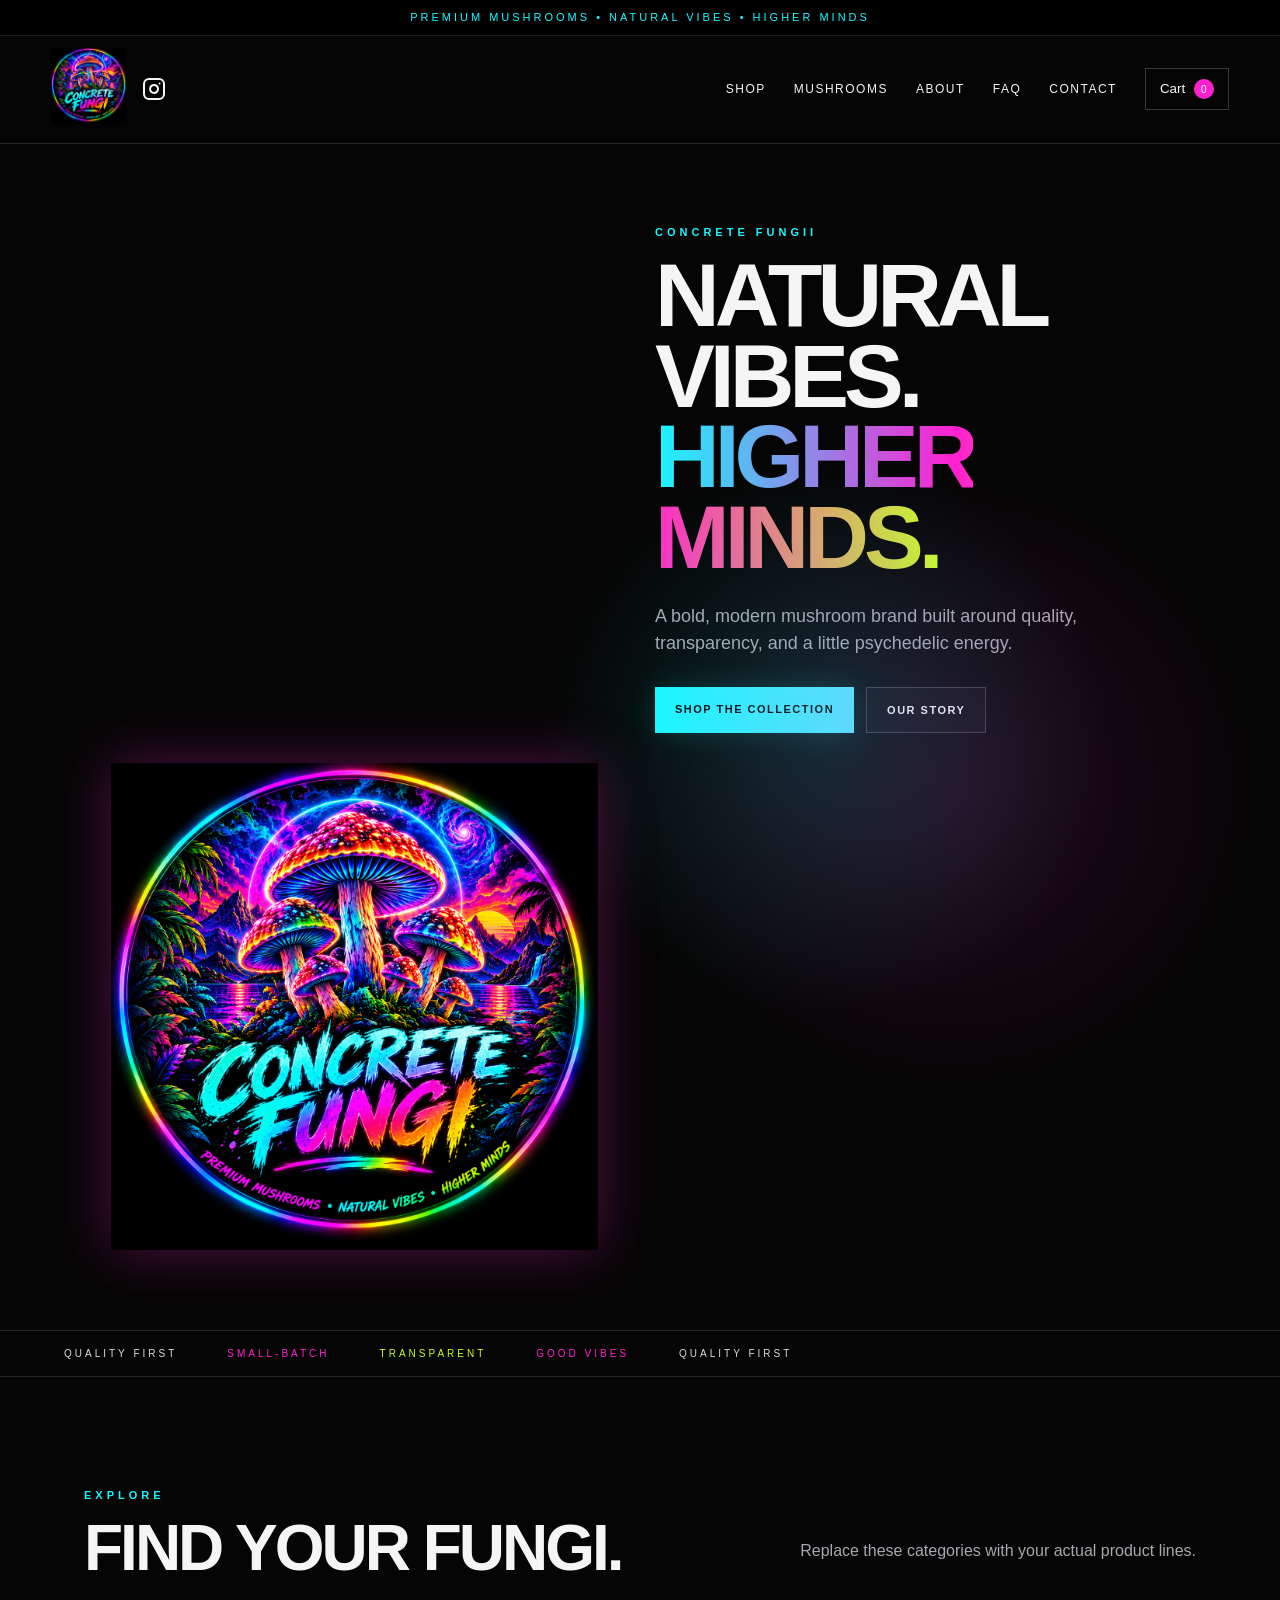
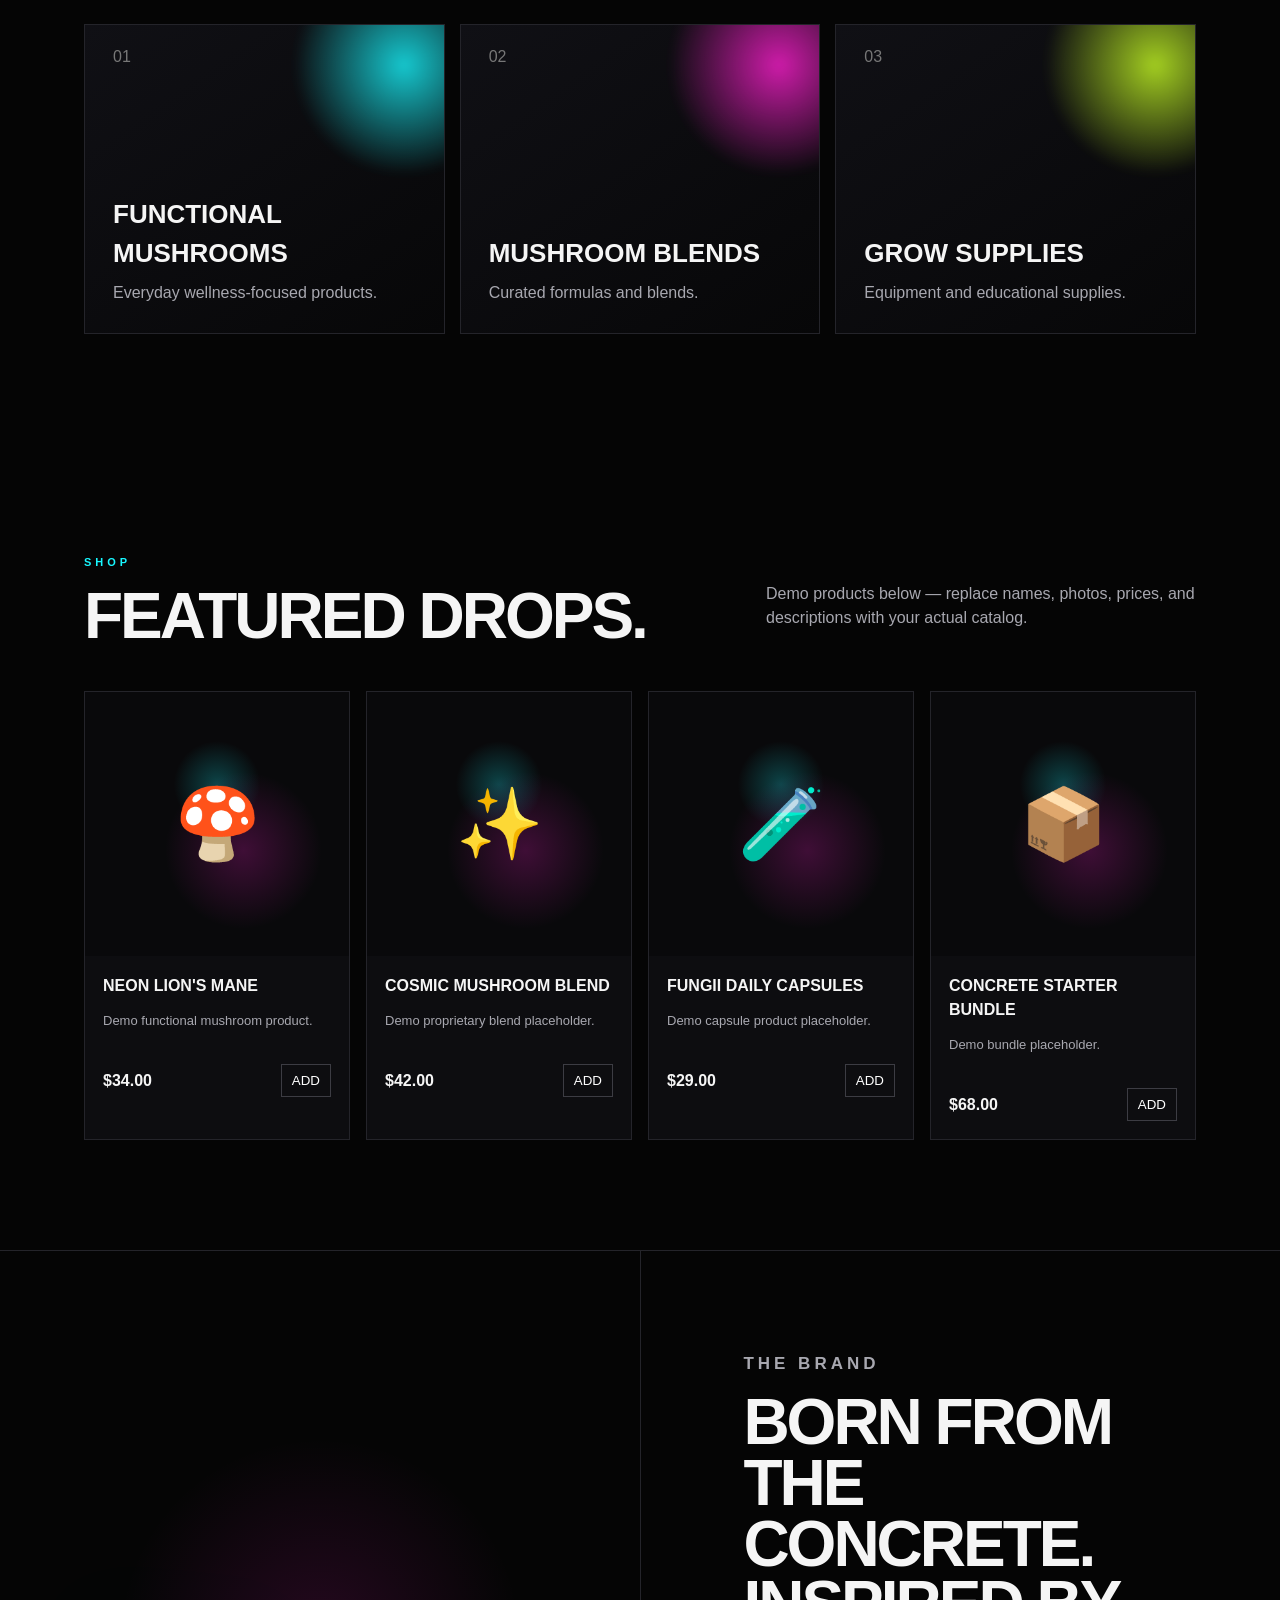
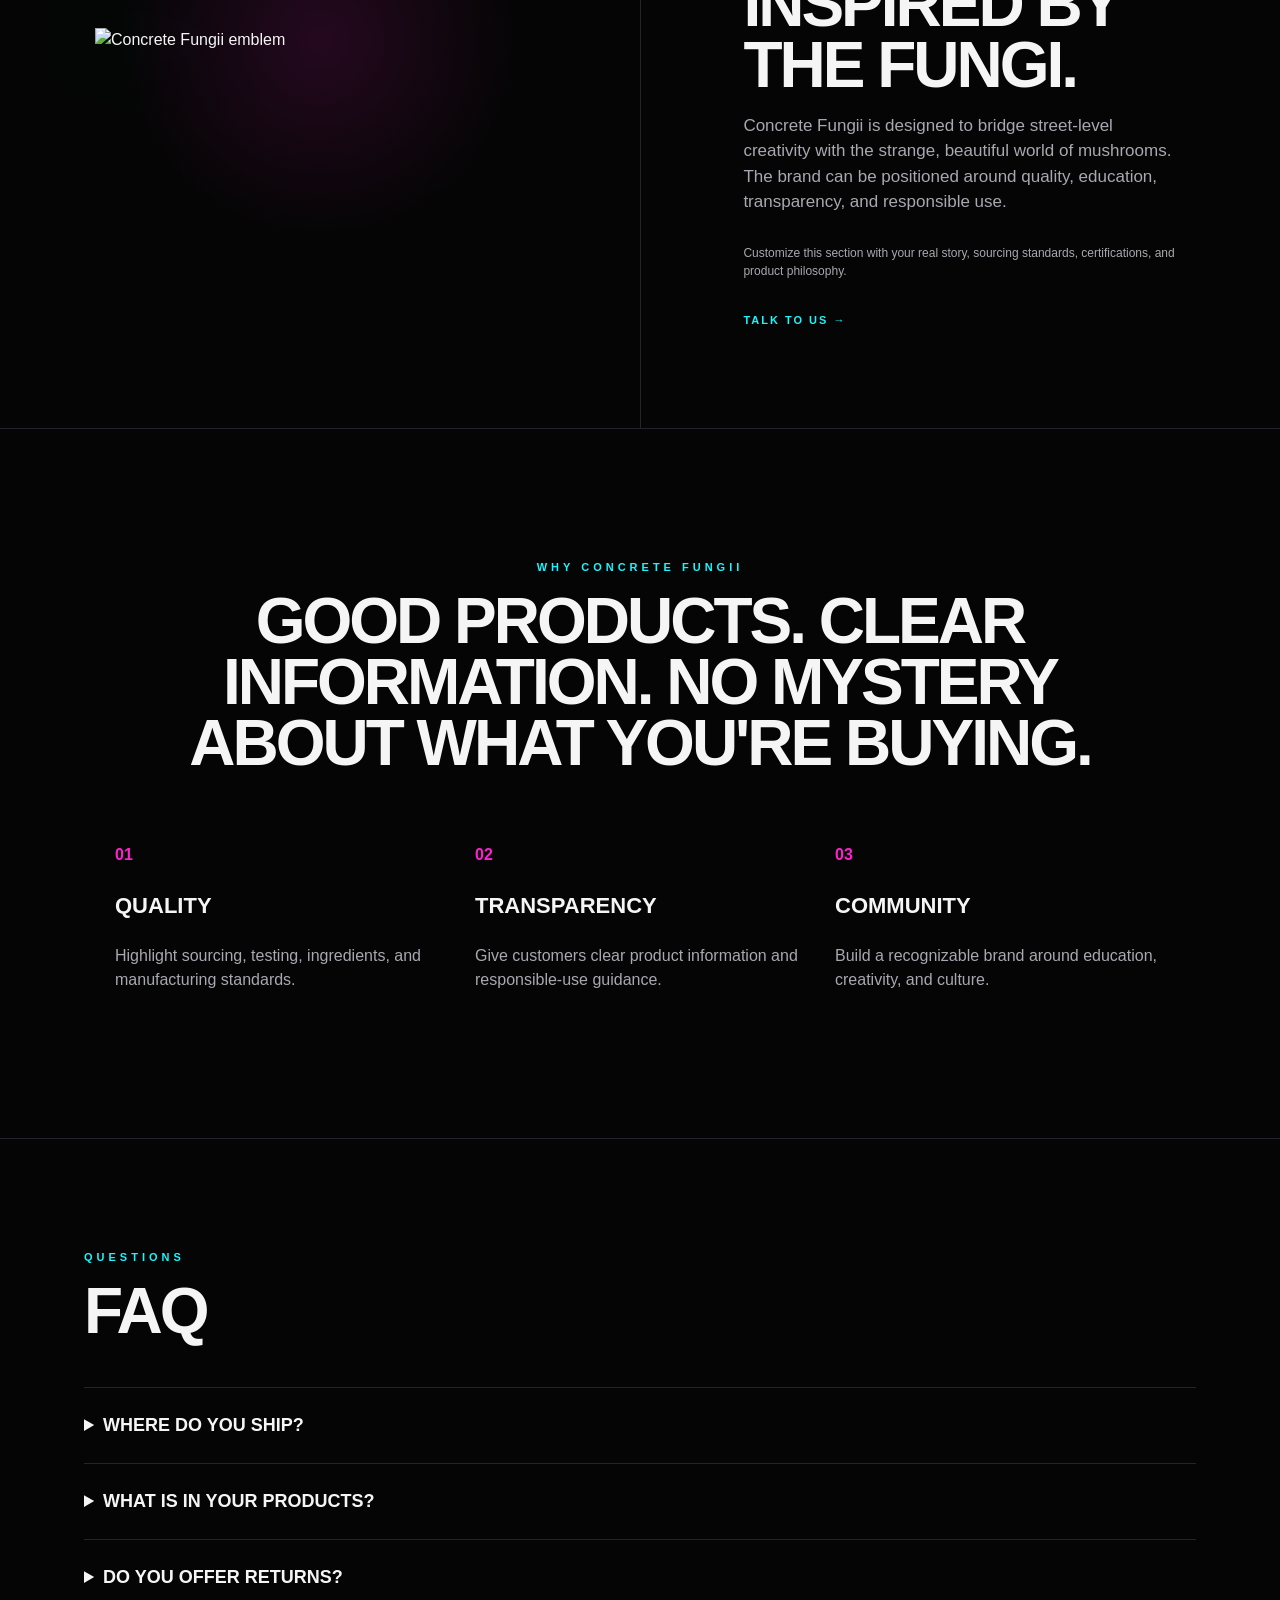
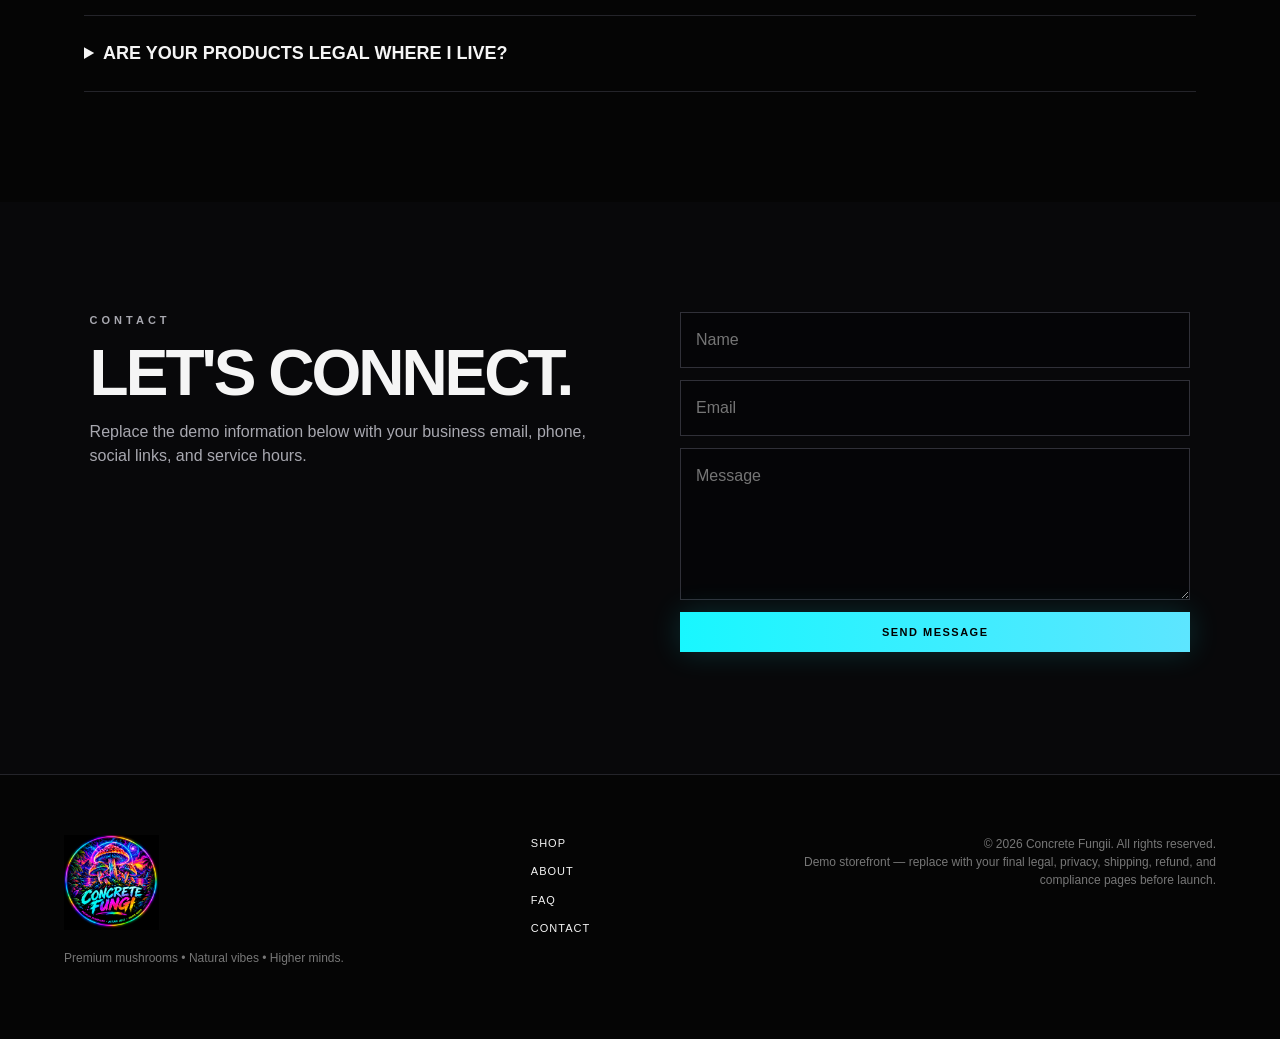
==== index.html @ 63faa441 "index.html" ====
<!doctype html>
<html lang="en">
<head>
  <meta charset="utf-8">
  <meta name="viewport" content="width=device-width, initial-scale=1">
  <title>Concrete Fungii — Premium Mushrooms • Natural Vibes • Higher Minds</title>
  <link rel="icon" type="image/png" href="logo.png">
  <meta name="description" content="Concrete Fungii — premium mushroom products with bold natural energy.">
  <link rel="stylesheet" href="styles.css">
</head>
<body>
  <div class="announcement">PREMIUM MUSHROOMS • NATURAL VIBES • HIGHER MINDS</div>

      <header class="site-header">
    <div class="header-left">
      <a class="brand" href="#top" aria-label="Concrete Fungii home">
        <img src="logo.png" alt="Concrete Fungii logo">
      </a>
      <!-- Instagram Link -->
      <a class="instagram-link" href="https://www.instagram.com/concretefunguillc/" target="_blank" rel="noopener" aria-label="Follow us on Instagram">
        <svg xmlns="http://www.w3.org/2000/svg" width="24" height="24" viewBox="0 0 24 24" fill="none" stroke="currentColor" stroke-width="2" stroke-linecap="round" stroke-linejoin="round">
          <rect x="2" y="2" width="20" height="20" rx="5" ry="5"></rect>
          <path d="M16 11.37A4 4 0 1 1 12.63 8 4 4 0 0 1 16 11.37z"></path>
          <line x1="17.5" y1="6.5" x2="17.51" y2="6.5"></line>
        </svg>
      </a>
    </div>
    
    <button class="menu-toggle" aria-label="Open menu">☰</button>
    <nav class="nav">
      <a href="#shop">Shop</a>
      <a href="#categories">Mushrooms</a>
      <a href="#about">About</a>
      <a href="#faq">FAQ</a>
      <a href="#contact">Contact</a>
      <button class="cart-button" id="cartBtn">Cart <span id="cartCount">0</span></button>
    </nav>
  </header>

  <main id="top">
    <section class="hero">
      <div class="hero-glow"></div>
      <div class="hero-copy">
        <p class="eyebrow">CONCRETE FUNGII</p>
        <h1>Natural vibes.<br><span>Higher minds.</span></h1>
        <p class="hero-text">A bold, modern mushroom brand built around quality, transparency, and a little psychedelic energy.</p>
        <div class="hero-actions">
          <a class="btn btn-primary" href="#shop">Shop the collection</a>
          <a class="btn btn-ghost" href="#about">Our story</a>
        </div>
      </div>
            <div class="hero-mark">
        <img src="logo.png" alt="Concrete Fungii">
      </div>
    </section>

    <section class="ticker">
      <div>QUALITY FIRST</div><div>SMALL-BATCH</div><div>TRANSPARENT</div><div>GOOD VIBES</div><div>QUALITY FIRST</div>
    </section>

    <section id="categories" class="section">
      <div class="section-head">
        <div>
          <p class="eyebrow">EXPLORE</p>
          <h2>Find your fungi.</h2>
        </div>
        <p>Replace these categories with your actual product lines.</p>
      </div>
      <div class="category-grid">
        <a class="category-card cat-one" href="#shop"><span>01</span><h3>Functional Mushrooms</h3><p>Everyday wellness-focused products.</p></a>
        <a class="category-card cat-two" href="#shop"><span>02</span><h3>Mushroom Blends</h3><p>Curated formulas and blends.</p></a>
        <a class="category-card cat-three" href="#shop"><span>03</span><h3>Grow Supplies</h3><p>Equipment and educational supplies.</p></a>
      </div>
    </section>

    <section id="shop" class="section shop-section">
      <div class="section-head">
        <div>
          <p class="eyebrow">SHOP</p>
          <h2>Featured drops.</h2>
        </div>
        <p>Demo products below — replace names, photos, prices, and descriptions with your actual catalog.</p>
      </div>
      <div class="product-grid" id="productGrid"></div>
    </section>

    <section id="about" class="split-section">
      <div class="split-image">
        <img src="assets/logo.png" alt="Concrete Fungii emblem">
      </div>
      <div class="split-copy">
        <p class="eyebrow">THE BRAND</p>
        <h2>Born from the concrete. Inspired by the fungi.</h2>
        <p>Concrete Fungii is designed to bridge street-level creativity with the strange, beautiful world of mushrooms. The brand can be positioned around quality, education, transparency, and responsible use.</p>
        <p class="small-note">Customize this section with your real story, sourcing standards, certifications, and product philosophy.</p>
        <a class="text-link" href="#contact">Talk to us →</a>
      </div>
    </section>

    <section class="quote-section">
      <p class="eyebrow">WHY CONCRETE FUNGII</p>
      <h2>Good products. Clear information. No mystery about what you're buying.</h2>
      <div class="values">
        <div><b>01</b><h3>Quality</h3><p>Highlight sourcing, testing, ingredients, and manufacturing standards.</p></div>
        <div><b>02</b><h3>Transparency</h3><p>Give customers clear product information and responsible-use guidance.</p></div>
        <div><b>03</b><h3>Community</h3><p>Build a recognizable brand around education, creativity, and culture.</p></div>
      </div>
    </section>

    <section id="faq" class="section faq">
      <div class="section-head"><div><p class="eyebrow">QUESTIONS</p><h2>FAQ</h2></div></div>
      <details><summary>Where do you ship?</summary><p>Add your actual shipping regions, restrictions, and processing times here.</p></details>
      <details><summary>What is in your products?</summary><p>List complete ingredients and product-specific information here. Keep claims accurate and compliant.</p></details>
      <details><summary>Do you offer returns?</summary><p>Add your actual return/refund policy here.</p></details>
      <details><summary>Are your products legal where I live?</summary><p>Customers are responsible for understanding applicable local laws. Your final store should clearly identify any product or geographic restrictions that apply.</p></details>
    </section>

    <section id="contact" class="contact-section">
      <div>
        <p class="eyebrow">CONTACT</p>
        <h2>Let's connect.</h2>
        <p>Replace the demo information below with your business email, phone, social links, and service hours.</p>
      </div>
      <form id="contactForm">
        <input type="text" placeholder="Name" required>
        <input type="email" placeholder="Email" required>
        <textarea placeholder="Message" rows="5" required></textarea>
        <button class="btn btn-primary" type="submit">Send message</button>
        <small id="formMessage"></small>
      </form>
    </section>
  </main>

  <footer>
    <div class="footer-brand"><img src="logo.png" alt="Concrete Fungii"><p>Premium mushrooms • Natural vibes • Higher minds.</p></div>
    <div class="footer-links"><a href="#shop">Shop</a><a href="#about">About</a><a href="#faq">FAQ</a><a href="#contact">Contact</a></div>
    <div class="legal">© 2026 Concrete Fungii. All rights reserved. <br>Demo storefront — replace with your final legal, privacy, shipping, refund, and compliance pages before launch.</div>
  </footer>

      <aside class="cart-drawer" id="cartDrawer" aria-hidden="true">
    <div class="cart-head"><h2>Your cart</h2><button id="closeCart">×</button></div>
    <div id="cartItems"></div>
    <div class="cart-total"><span>Total</span><strong id="cartTotal">$0.00</strong></div>
    
    <!-- CHECKOUT FORM -->
    <div class="checkout-form-section" id="checkoutFormSection">
      <h3 class="payment-title">Secure Your Order</h3>
      <p class="small-note" style="text-align: center; margin-bottom: 15px;">Enter your email to receive payment instructions and your receipt.</p>
      <form id="orderForm">
        <input type="email" id="customerEmail" placeholder="Your Email Address" required>
        <button class="btn btn-primary full" type="submit" id="submitOrderBtn">Confirm & Pay</button>
      </form>
    </div>

    <!-- PAYMENT SECTION (Initially Hidden) -->
    <div class="payment-section" id="paymentSection" style="display: none;">
      <h3 class="payment-title">Pay With Crypto</h3>
      
      <!-- Crypto Addresses -->
      <div class="crypto-addresses">
        <p class="crypto-label">Bitcoin (BTC)</p>
        <div class="address-box">
          <code>3HSVQqHzkTV2SXnzipQm1EjvN8aKMvkYP4</code>
          <button class="copy-btn" onclick="copyToClipboard('3HSVQqHzkTV2SXnzipQm1EjvN8aKMvkYP4')">Copy</button>
        </div>
        
        <p class="crypto-label">Monero (XMR)</p>
        <div class="address-box">
          <code>86dCVcNpyUDNjh9joe6smGfLH9v5LqxgHK5VdLZf5Nzf6kFen12KHEfiQteNQHodk7TXZPBq3k6SyMj7QhGysXgrVJ3fzJR</code>
          <button class="copy-btn" onclick="copyToClipboard('86dCVcNpyUDNjh9joe6smGfLH9v5LqxgHK5VdLZf5Nzf6kFen12KHEfiQteNQHodk7TXZPBq3k6SyMj7QhGysXgrVJ3fzJR')">Copy</button>
        </div>

        <p class="crypto-label">Ethereum (ETH)</p>
        <div class="address-box">
          <code>0xeB7FA57385C40e702979bC58Cfc26612905C8676</code>
          <button class="copy-btn" onclick="copyToClipboard('0xeB7FA57385C40e702979bC58Cfc26612905C8676')">Copy</button>
        </div>
      </div>
      
      <p class="payment-instruction">After paying, please email your receipt to <strong>ConcreteFunguiLLC@gmail.com</strong> so we can process your order.</p>
    </div>
    <!-- END PAYMENT SECTION -->

  </aside>
  </aside>
  <div class="overlay" id="overlay"></div>

  <script src="script.js"></script>
</body>
</html>
---- styles.css ----
:root{
  --bg:#050505;--panel:#0d0d10;--text:#f5f5f5;--muted:#a8a8b0;--line:#24242a;
  --cyan:#18f7ff;--pink:#ff20d0;--lime:#c9ff26;--purple:#8a5cff;
  --max:1240px;
}
*{box-sizing:border-box}html{scroll-behavior:smooth}body{margin:0;background:var(--bg);color:var(--text);font-family:Inter,Arial,sans-serif;line-height:1.5}
a{color:inherit;text-decoration:none}.announcement{background:#000;border-bottom:1px solid #1c1c1c;text-align:center;padding:9px;font-size:11px;letter-spacing:3px;color:var(--cyan)}

/* --- HEADER & INSTAGRAM --- */
.site-header{position:sticky;top:0;z-index:20;background:rgba(5,5,5,.86);backdrop-filter:blur(18px);border-bottom:1px solid var(--line);display:flex;align-items:center;justify-content:space-between;padding:12px 4vw}
.header-left {display: flex;align-items: center; gap: 15px;}
.brand img{width:76px;height:76px;object-fit:contain}
.instagram-link {display: flex; align-items: center; justify-content: center; color: var(--text); transition: color 0.2s ease;}
.instagram-link:hover {color: var(--cyan);}
.instagram-link svg {width: 24px; height: 24px;}

/* --- NAVIGATION --- */
.nav{display:flex;align-items:center;gap:28px;text-transform:uppercase;font-size:12px;letter-spacing:1.5px}.nav a:hover{color:var(--cyan)}
.cart-button,.menu-toggle{border:1px solid #36363e;background:transparent;color:#fff;padding:10px 14px;cursor:pointer}.menu-toggle{display:none;font-size:20px}
#cartCount{display:inline-flex;min-width:20px;height:20px;border-radius:50%;align-items:center;justify-content:center;background:var(--pink);font-size:10px;margin-left:5px}

/* --- HERO --- */
.hero{min-height:720px;max-width:var(--max);margin:auto;padding:80px 5vw;display:grid;grid-template-columns:1fr 1fr;align-items:center;gap:30px;position:relative;overflow:hidden}
.hero:before{content:"";position:absolute;inset:10% 0;background:radial-gradient(circle at 65% 50%,rgba(24,247,255,.15),transparent 30%),radial-gradient(circle at 75% 55%,rgba(255,32,208,.13),transparent 30%);pointer-events:none}
.eyebrow{font-size:11px;letter-spacing:4px;color:var(--cyan);font-weight:800;margin:0 0 15px}.hero h1{font-size:clamp(54px,7vw,100px);line-height:.9;margin:0 0 25px;text-transform:uppercase;letter-spacing:-5px}.hero h1 span{background:linear-gradient(90deg,var(--cyan),var(--pink),var(--lime));-webkit-background-clip:text;color:transparent}
.hero-text{max-width:520px;color:var(--muted);font-size:18px}.hero-actions{display:flex;gap:12px;margin-top:30px}.btn{display:inline-block;border:1px solid #3c3c43;padding:14px 20px;text-transform:uppercase;letter-spacing:1.5px;font-weight:800;font-size:11px;cursor:pointer}.btn-primary{background:linear-gradient(90deg,var(--cyan),#5de5ff);color:#020202;border:0;box-shadow:0 0 30px rgba(24,247,255,.16)}.btn-ghost{background:#0c0c0e}.hero-mark{display:flex;justify-content:center;position:relative}.hero-mark img{width:min(560px,90%);filter:drop-shadow(0 0 28px rgba(255,32,208,.3));animation:float 6s ease-in-out infinite}@keyframes float{50%{transform:translateY(-12px)}}
.ticker{display:flex;overflow:hidden;gap:50px;padding:15px 5vw;border-top:1px solid var(--line);border-bottom:1px solid var(--line);font-size:10px;letter-spacing:3px;white-space:nowrap;color:#dcdce2}.ticker div:nth-child(2n){color:var(--pink)}.ticker div:nth-child(3n){color:var(--lime)}

/* --- SECTIONS --- */
.section{max-width:var(--max);margin:auto;padding:110px 5vw}.section-head{display:flex;justify-content:space-between;gap:30px;align-items:end;margin-bottom:45px}.section-head h2,.split-copy h2,.quote-section h2,.contact-section h2{font-size:clamp(38px,5vw,68px);line-height:.95;letter-spacing:-3px;text-transform:uppercase;margin:0}.section-head>p{max-width:430px;color:var(--muted)}
.category-grid{display:grid;grid-template-columns:repeat(3,1fr);gap:15px}.category-card{min-height:310px;padding:28px;display:flex;flex-direction:column;justify-content:flex-end;border:1px solid var(--line);position:relative;overflow:hidden;background:linear-gradient(145deg,#101015,#070708)}.category-card:after{content:"";position:absolute;width:240px;height:240px;border-radius:50%;right:-80px;top:-80px;filter:blur(4px);opacity:.8}.cat-one:after{background:radial-gradient(circle,#19f7ff,transparent 65%)}.cat-two:after{background:radial-gradient(circle,#ff20d0,transparent 65%)}.cat-three:after{background:radial-gradient(circle,#c9ff26,transparent 65%)}.category-card span{color:#777;position:absolute;top:20px}.category-card h3{font-size:26px;margin:0 0 8px;text-transform:uppercase}.category-card p{color:var(--muted);margin:0}
.product-grid{display:grid;grid-template-columns:repeat(4,1fr);gap:16px}.product{background:var(--panel);border:1px solid var(--line);overflow:hidden}.product-art{aspect-ratio:1/1;background:radial-gradient(circle at 50% 35%,rgba(24,247,255,.25),transparent 20%),radial-gradient(circle at 60% 60%,rgba(255,32,208,.22),transparent 35%),#09090b;display:flex;align-items:center;justify-content:center;font-size:70px}.product-info{padding:18px}.product-info h3{margin:0;font-size:16px;text-transform:uppercase}.product-info p{font-size:13px;color:var(--muted);min-height:40px}.price-row{display:flex;justify-content:space-between;align-items:center}.price{font-weight:900}.add{background:transparent;border:1px solid #3c3c43;color:#fff;padding:8px 10px;cursor:pointer}.add:hover{border-color:var(--cyan);color:var(--cyan)}
.split-section{display:grid;grid-template-columns:1fr 1fr;min-height:680px;border-top:1px solid var(--line);border-bottom:1px solid var(--line)}.split-image{display:flex;align-items:center;justify-content:center;background:radial-gradient(circle,rgba(255,32,208,.13),transparent 40%);padding:70px}.split-image img{width:min(520px,90%);filter:drop-shadow(0 0 45px rgba(24,247,255,.2))}.split-copy{padding:100px 8vw;display:flex;flex-direction:column;justify-content:center;border-left:1px solid var(--line)}.split-copy p{color:var(--muted);max-width:600px;font-size:17px}.small-note{font-size:12px!important}.text-link{margin-top:20px;color:var(--cyan);font-weight:800;text-transform:uppercase;letter-spacing:2px;font-size:11px}
.quote-section{padding:130px 7vw;text-align:center;border-bottom:1px solid var(--line)}.quote-section h2{max-width:1050px;margin:0 auto}.values{max-width:1050px;margin:70px auto 0;display:grid;grid-template-columns:repeat(3,1fr);gap:30px;text-align:left}.values b{color:var(--pink)}.values h3{font-size:22px;text-transform:uppercase}.values p{color:var(--muted)}
.faq details{border-top:1px solid var(--line);padding:24px 0}.faq details:last-child{border-bottom:1px solid var(--line)}.faq summary{cursor:pointer;font-size:18px;font-weight:800;text-transform:uppercase}.faq details p{color:var(--muted);max-width:800px}
.contact-section{padding:110px 7vw;display:grid;grid-template-columns:1fr 1fr;gap:80px;background:#08080a}.contact-section p{color:var(--muted)}form{display:grid;gap:12px}input,textarea{width:100%;background:#050507;border:1px solid #303038;color:#fff;padding:15px;font:inherit}textarea{resize:vertical}#formMessage{color:var(--cyan)}
footer{border-top:1px solid var(--line);padding:60px 5vw;display:grid;grid-template-columns:2fr 1fr 2fr;gap:30px}.footer-brand img{width:95px}.footer-brand p,.legal{color:#777;font-size:12px}.footer-links{display:grid;align-content:start;gap:12px;text-transform:uppercase;font-size:11px;letter-spacing:1px}.legal{text-align:right}

/* --- CART & CRYPTO PAYMENT --- */
.cart-drawer{position:fixed;right:0;top:0;bottom:0;width:min(430px,100%);background:#0b0b0d;z-index:40;transform:translateX(100%);transition:.3s;padding:25px;border-left:1px solid var(--line);overflow:auto}.cart-drawer.open{transform:translateX(0)}.overlay{position:fixed;inset:0;background:rgba(0,0,0,.65);z-index:30;display:none}.overlay.open{display:block}.cart-head{display:flex;justify-content:space-between;align-items:center}.cart-head button{background:none;color:#fff;border:0;font-size:30px;cursor:pointer}.cart-line{display:flex;justify-content:space-between;padding:16px 0;border-bottom:1px solid var(--line)}.cart-total{display:flex;justify-content:space-between;margin:25px 0;font-size:18px}.full{width:100%}

.payment-section {margin-top: 25px; padding-top: 20px; border-top: 1px solid var(--line);}
.payment-title {text-align: center; font-size: 14px; text-transform: uppercase; letter-spacing: 2px; color: var(--muted); margin-bottom: 20px;}
.crypto-addresses {margin-top: 20px; text-align: left; background: var(--panel); padding: 15px; border-radius: 8px; border: 1px solid var(--line);}
.crypto-label {font-size: 12px; color: var(--cyan); font-weight: 800; text-transform: uppercase; margin: 15px 0 5px;}
.crypto-label:first-child {margin-top: 0;}
.address-box {display: flex; align-items: center; justify-content: space-between; background: #050507; border: 1px solid #303038; border-radius: 4px; padding: 8px 12px; margin-bottom: 10px;}
.address-box code {font-size: 11px; color: #a8a8b0; word-break: break-all; white-space: nowrap; overflow: hidden; text-overflow: ellipsis; max-width: 80%; font-family: monospace;}
.copy-btn {background: var(--line); border: none; color: #fff; font-size: 10px; padding: 5px 8px; border-radius: 4px; cursor: pointer; flex-shrink: 0; margin-left: 10px; transition: background 0.2s;}
.copy-btn:hover {background: var(--cyan); color: #000;}
.payment-instruction {font-size: 11px; color: #777; line-height: 1.4; max-width: 280px; margin: 15px auto 0; text-align: center;}

/* --- MEDIA QUERIES --- */
@media(max-width:850px){.nav{display:none}.nav.open{position:absolute;top:101px;left:0;right:0;display:grid;background:#08080a;padding:25px}.menu-toggle{display:block}.hero,.split-section,.contact-section{grid-template-columns:1fr}.hero{padding-top:50px}.hero-mark{order:-1}.hero-mark img{width:260px}.category-grid,.product-grid,.values{grid-template-columns:1fr 1fr}.split-copy{border-left:0;border-top:1px solid var(--line);padding:70px 7vw}footer{grid-template-columns:1fr}.legal{text-align:left}}
@media(max-width:520px){.category-grid,.product-grid,.values{grid-template-columns:1fr}.section-head{display:block}.section-head>p{margin-top:20px}.hero h1{letter-spacing:-3px}.hero-actions{flex-direction:column}.btn{text-align:center}}
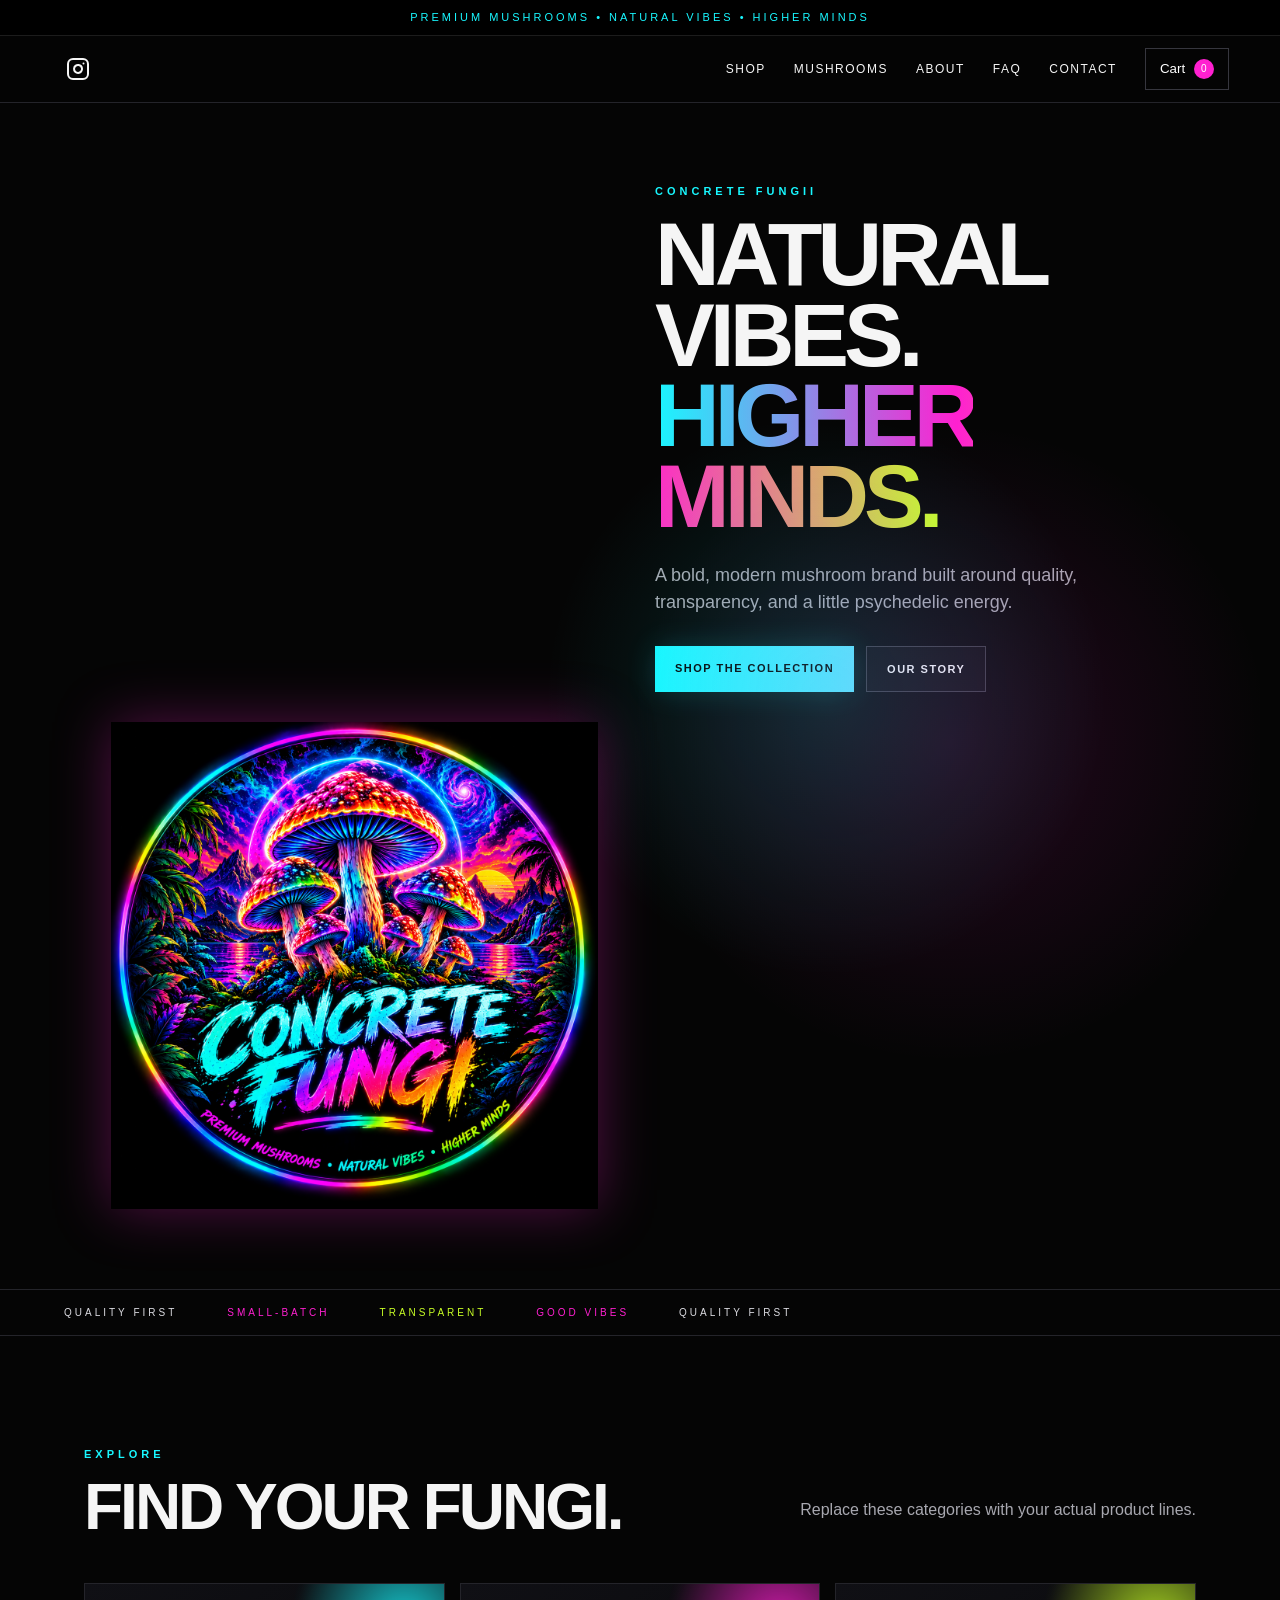
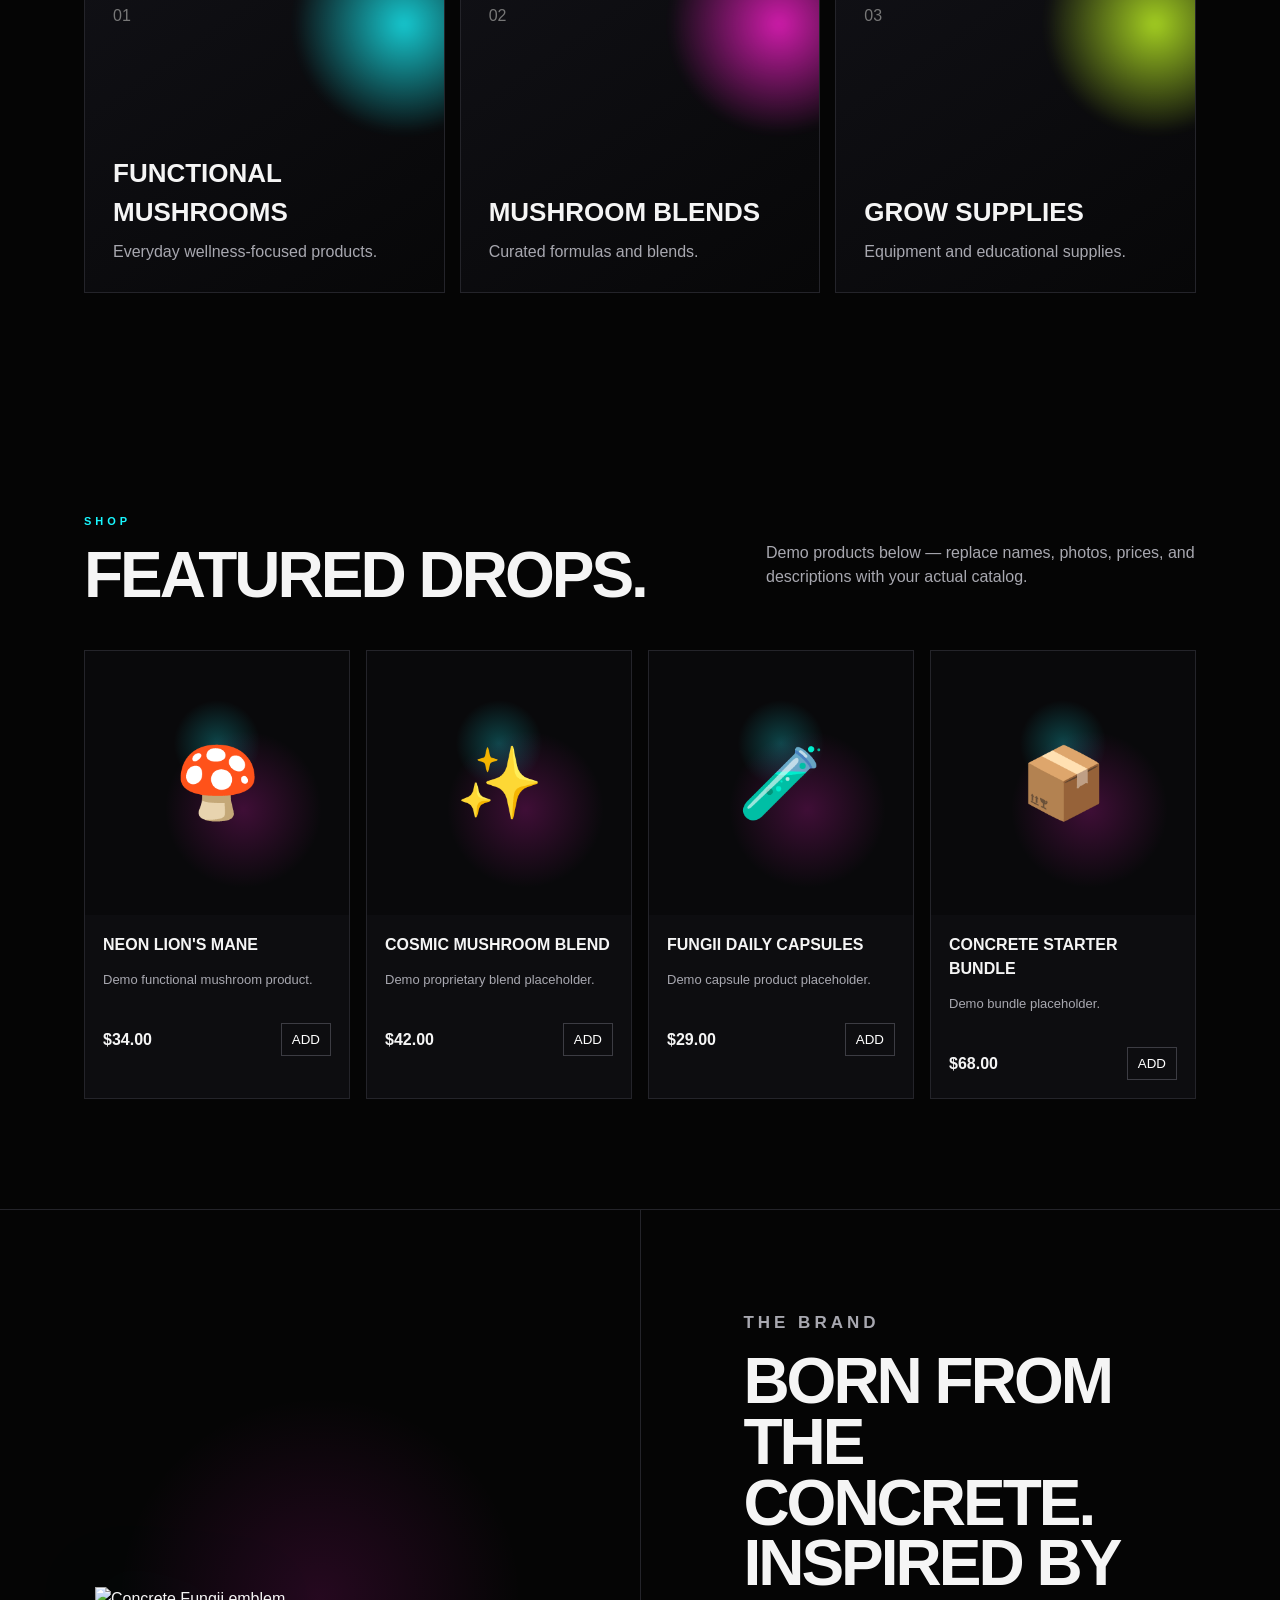
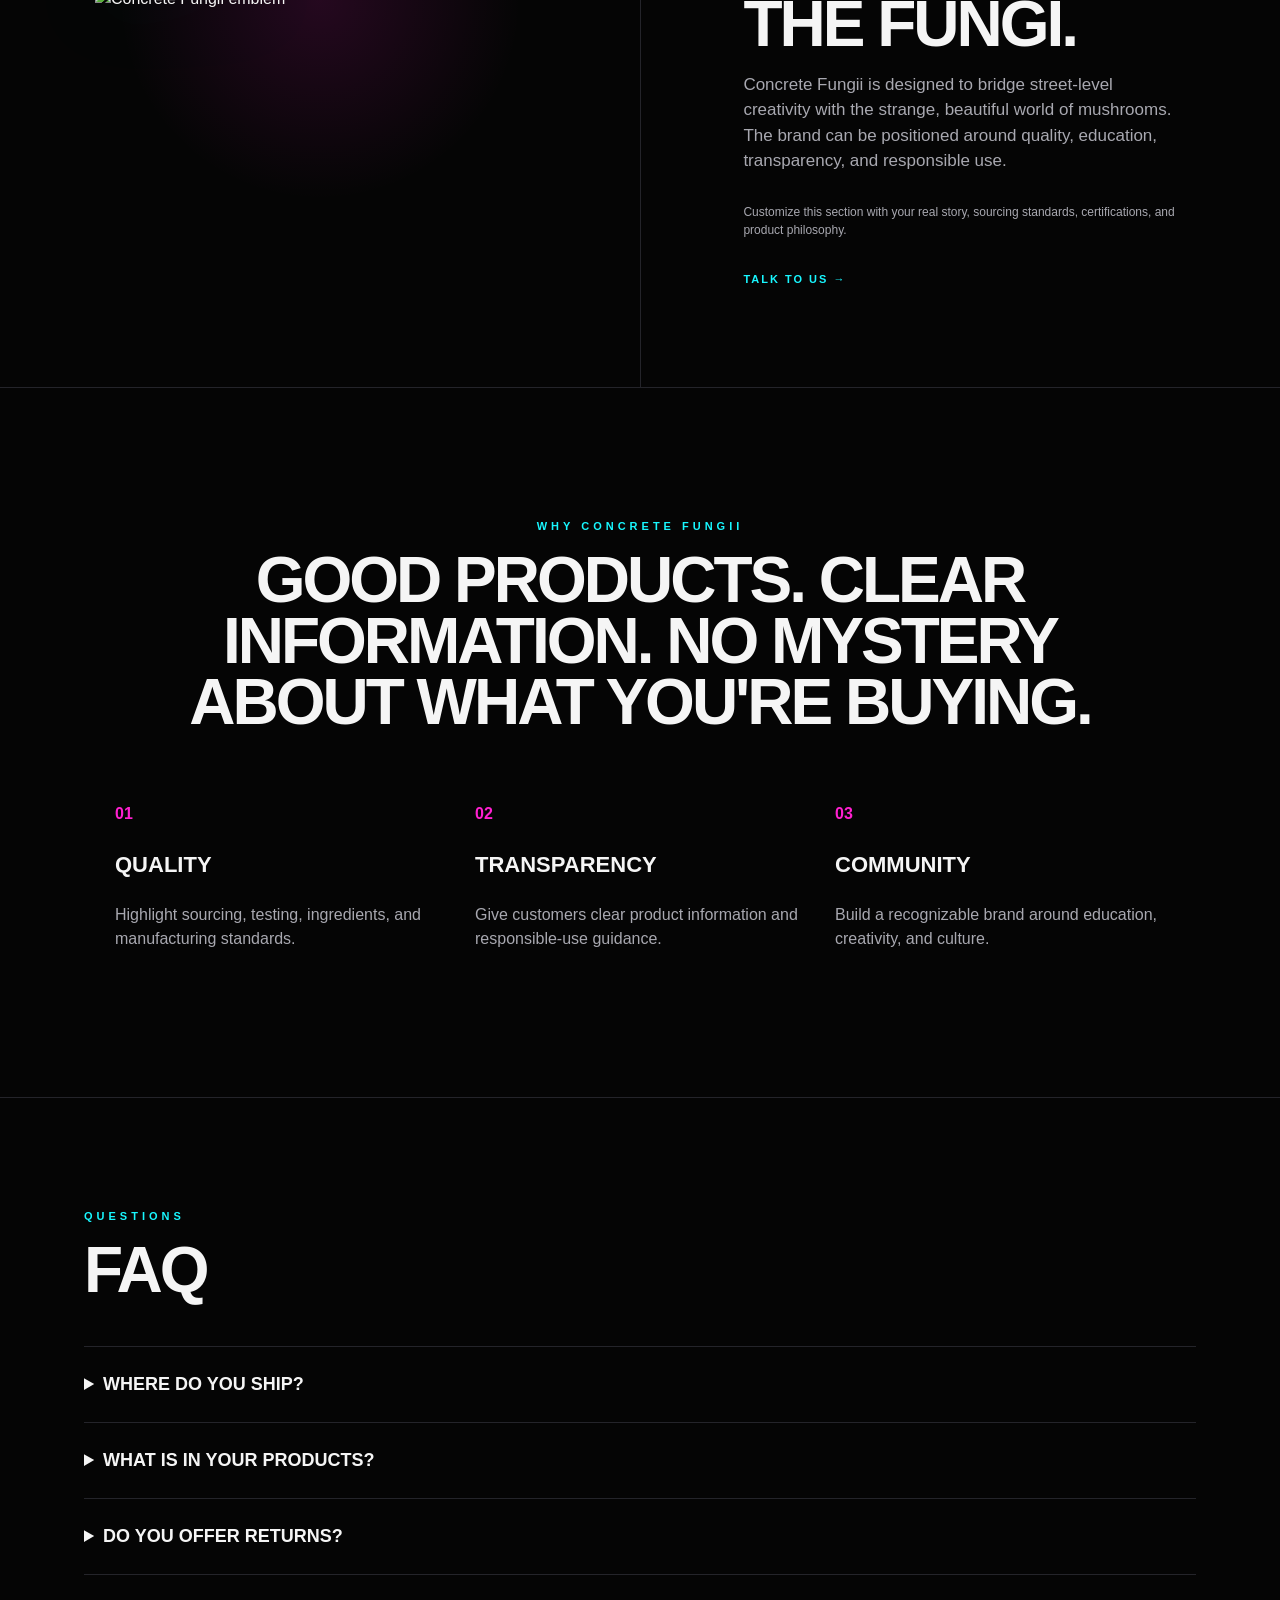
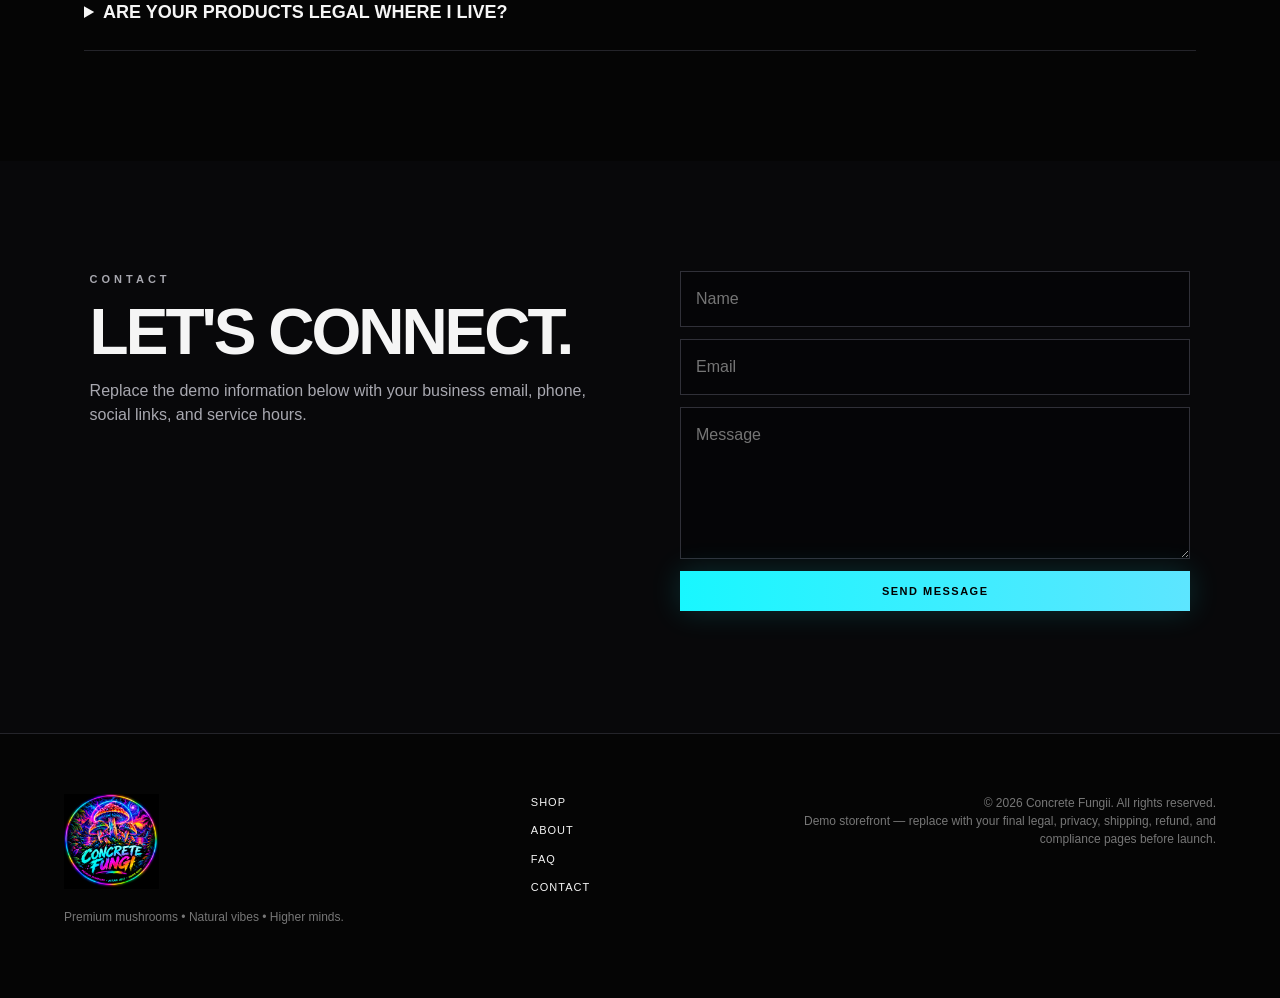
==== commit e2fef558: "index.html Removed logo image from header." ====
--- a/index.html
+++ b/index.html
@@ -14,7 +14,6 @@
       <header class="site-header">
     <div class="header-left">
       <a class="brand" href="#top" aria-label="Concrete Fungii home">
-        <img src="logo.png" alt="Concrete Fungii logo">
       </a>
       <!-- Instagram Link -->
       <a class="instagram-link" href="https://www.instagram.com/concretefunguillc/" target="_blank" rel="noopener" aria-label="Follow us on Instagram">
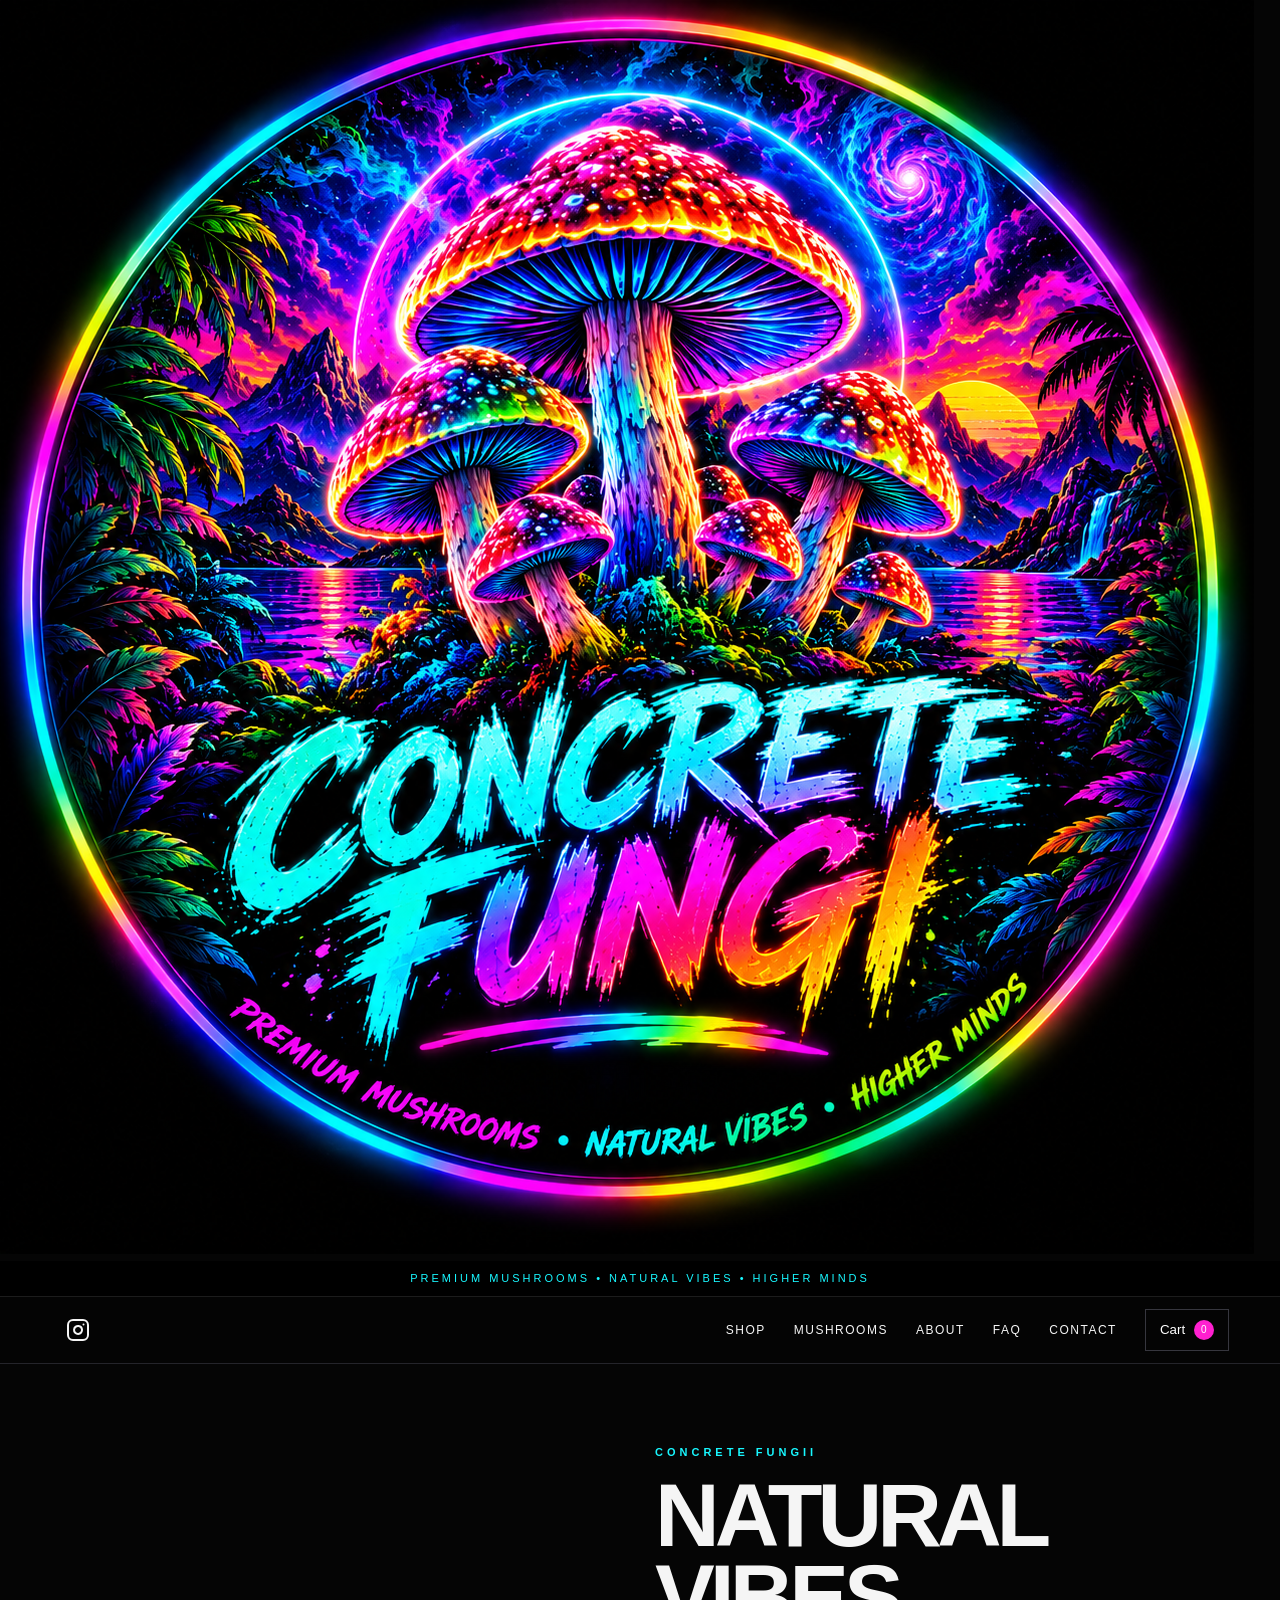
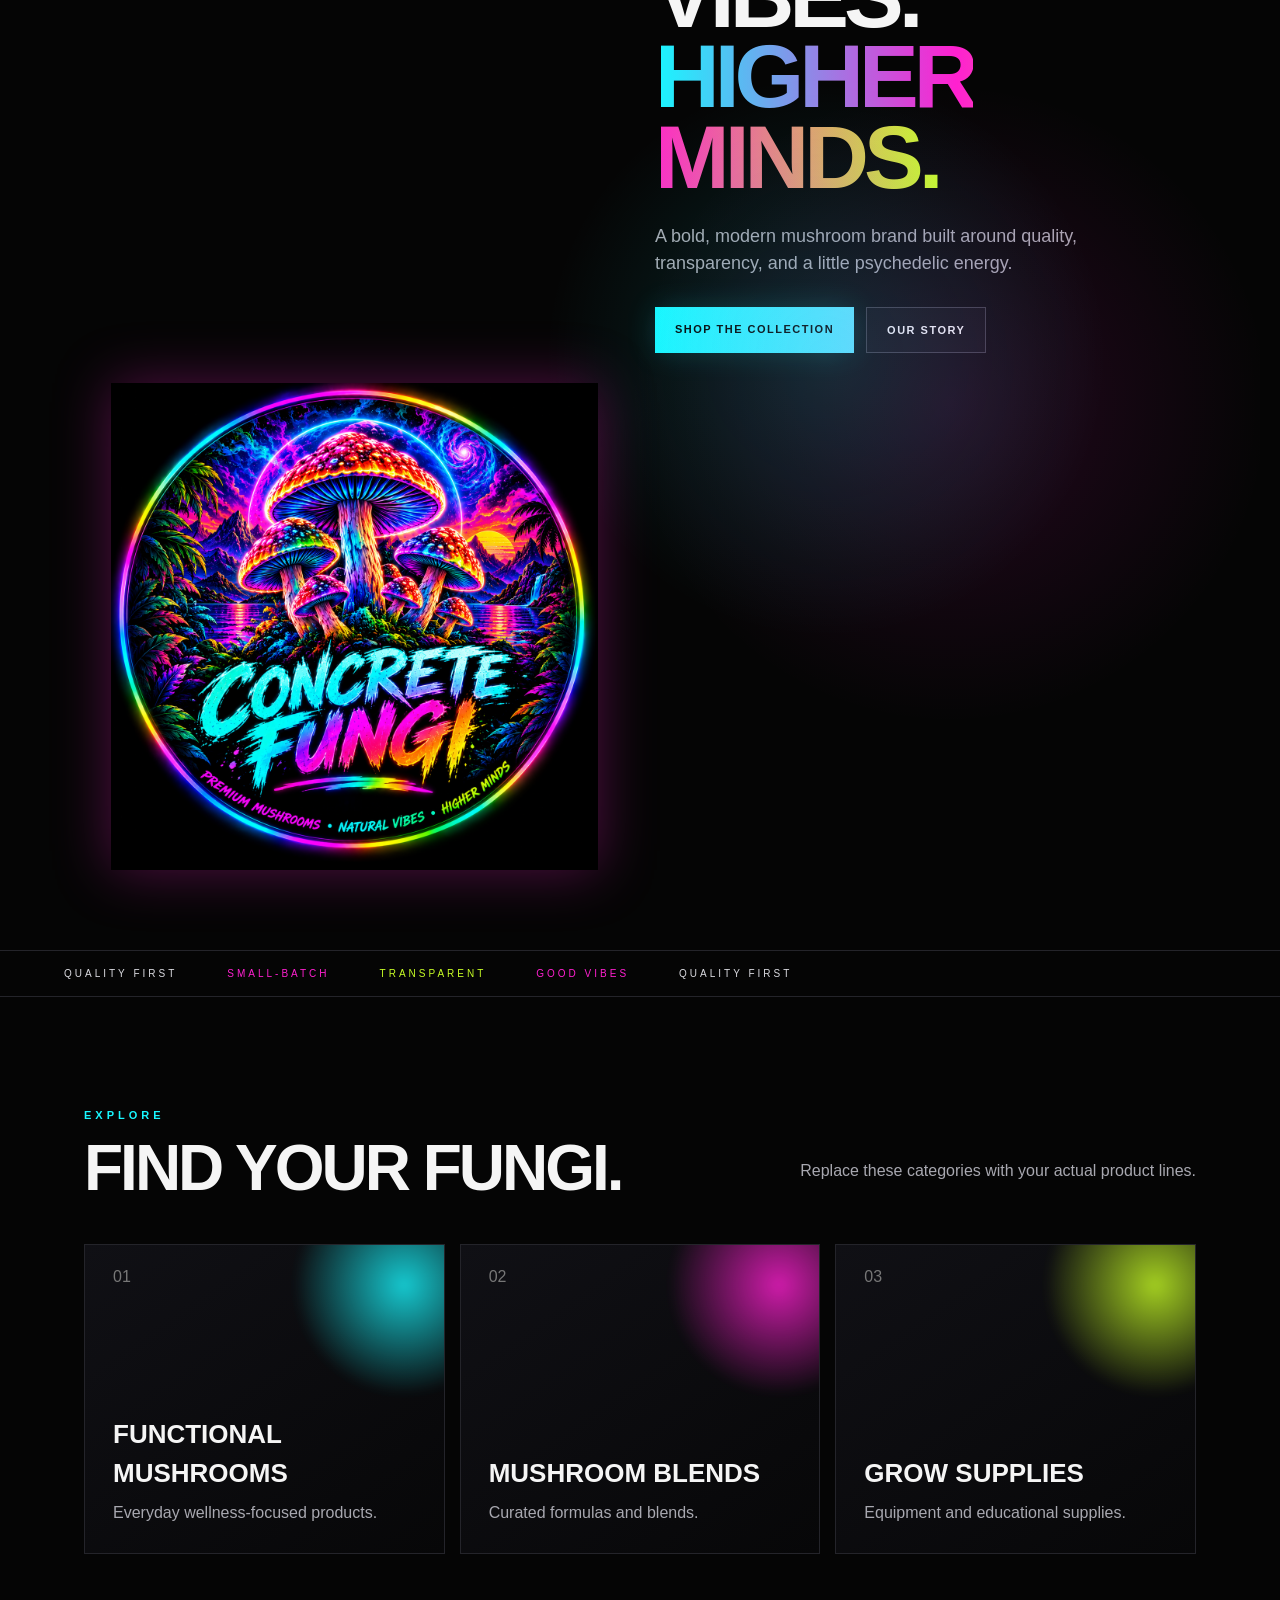
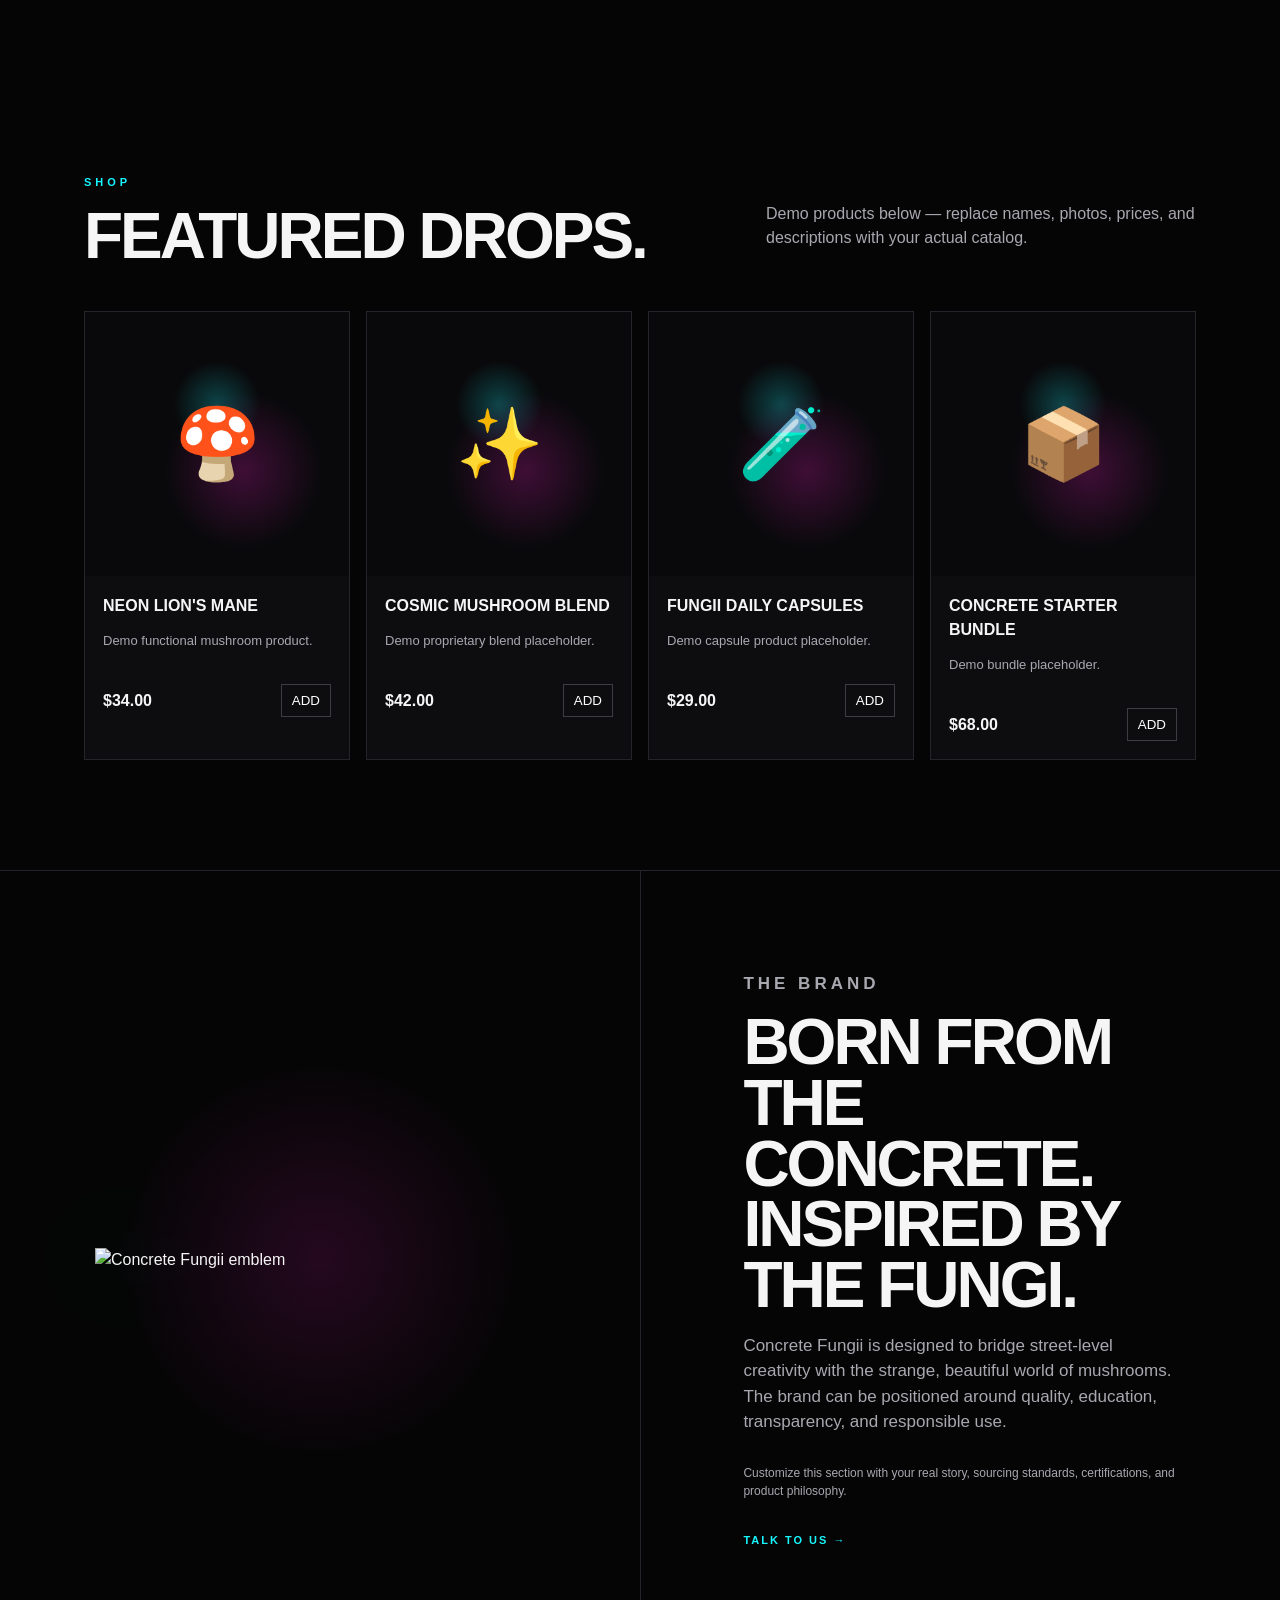
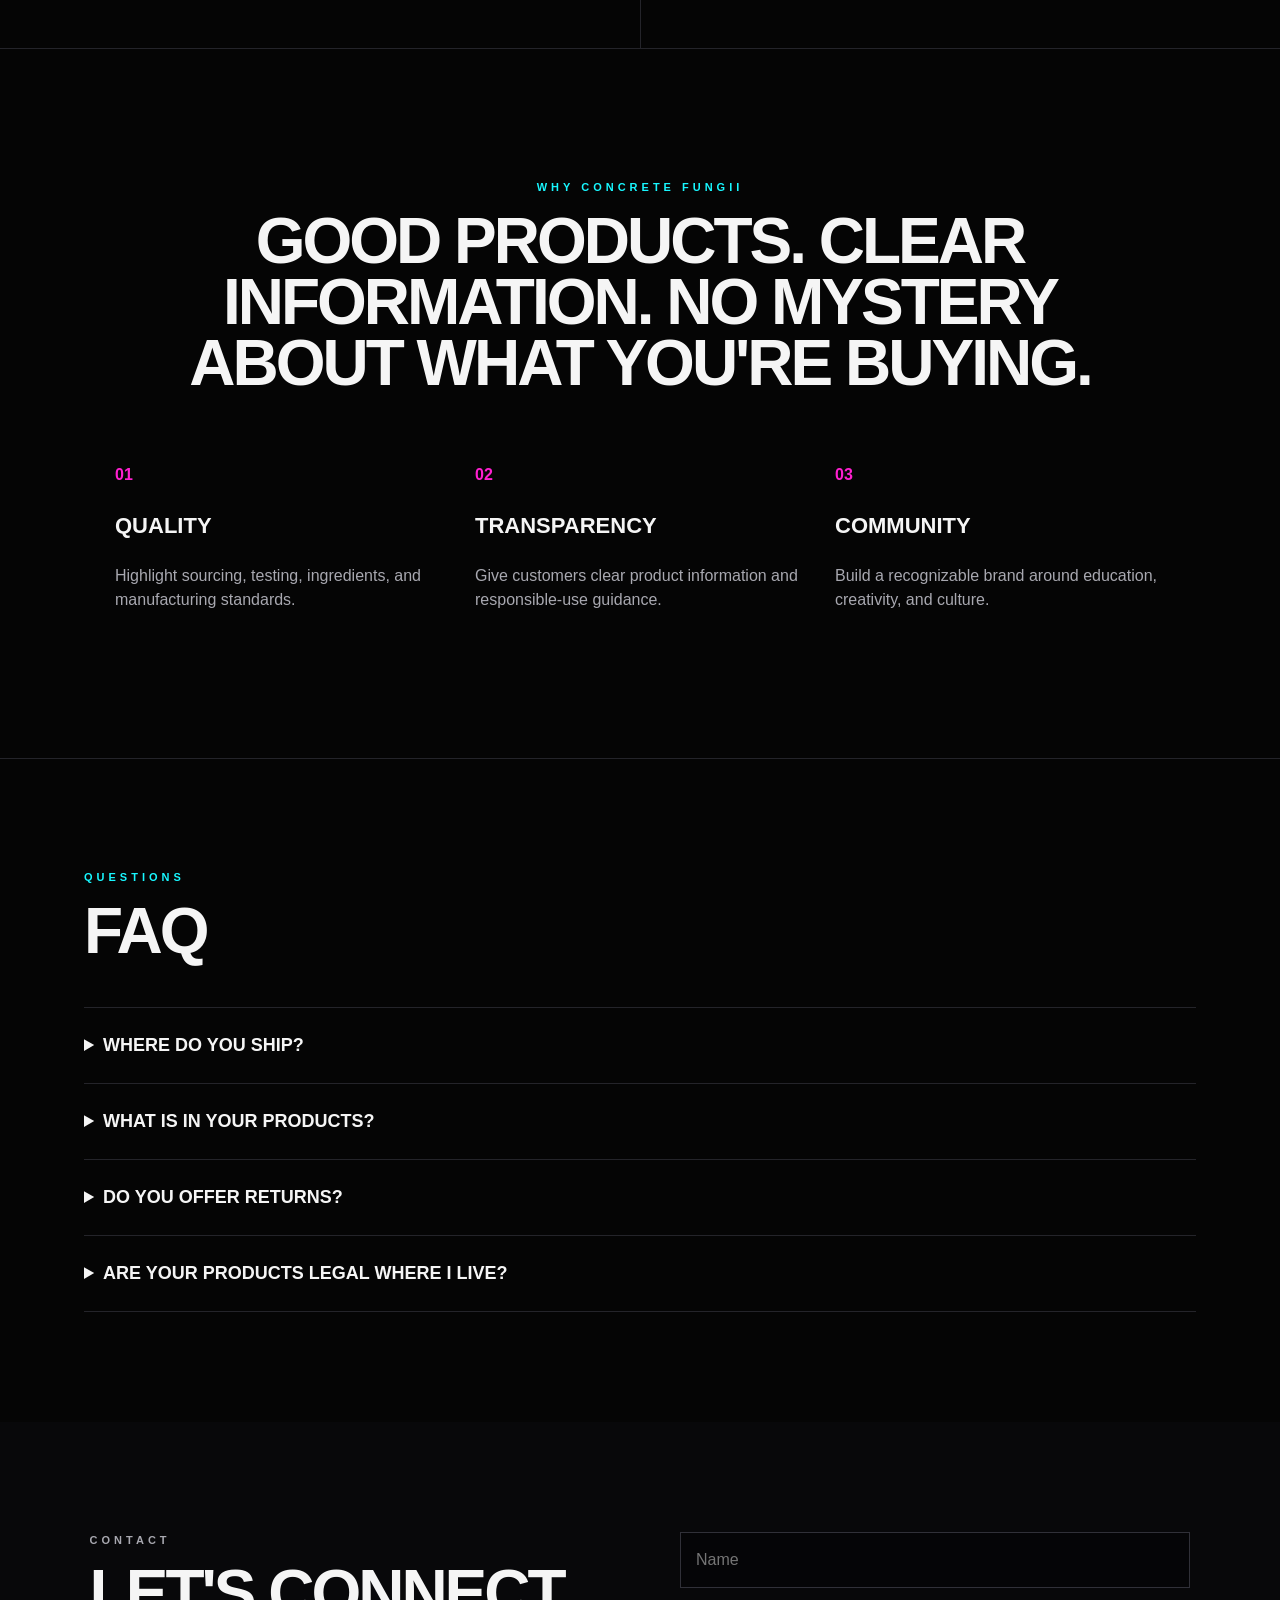
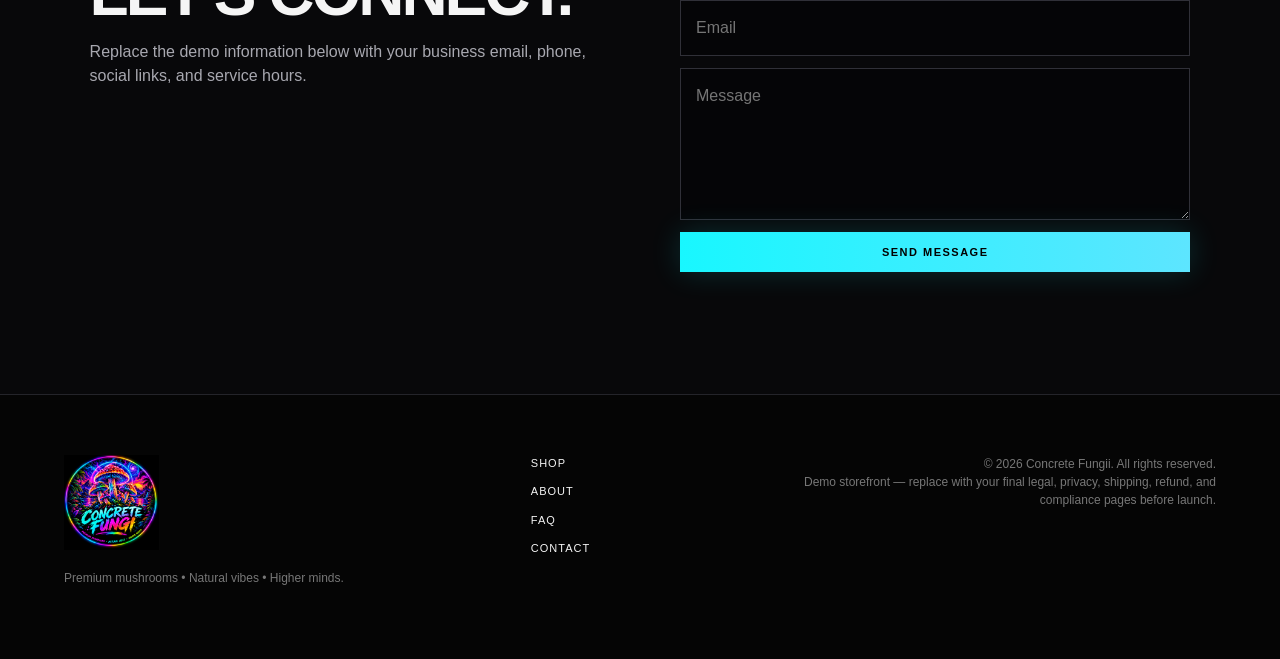
==== commit f81c7616: "index.html Added logo image to the head section of the HTML." ====
--- a/index.html
+++ b/index.html
@@ -4,6 +4,8 @@
   <meta charset="utf-8">
   <meta name="viewport" content="width=device-width, initial-scale=1">
   <title>Concrete Fungii — Premium Mushrooms • Natural Vibes • Higher Minds</title>
+  <img src="logo.png" alt="Concrete Fungii logo">
+      </a>
   <link rel="icon" type="image/png" href="logo.png">
   <meta name="description" content="Concrete Fungii — premium mushroom products with bold natural energy.">
   <link rel="stylesheet" href="styles.css">
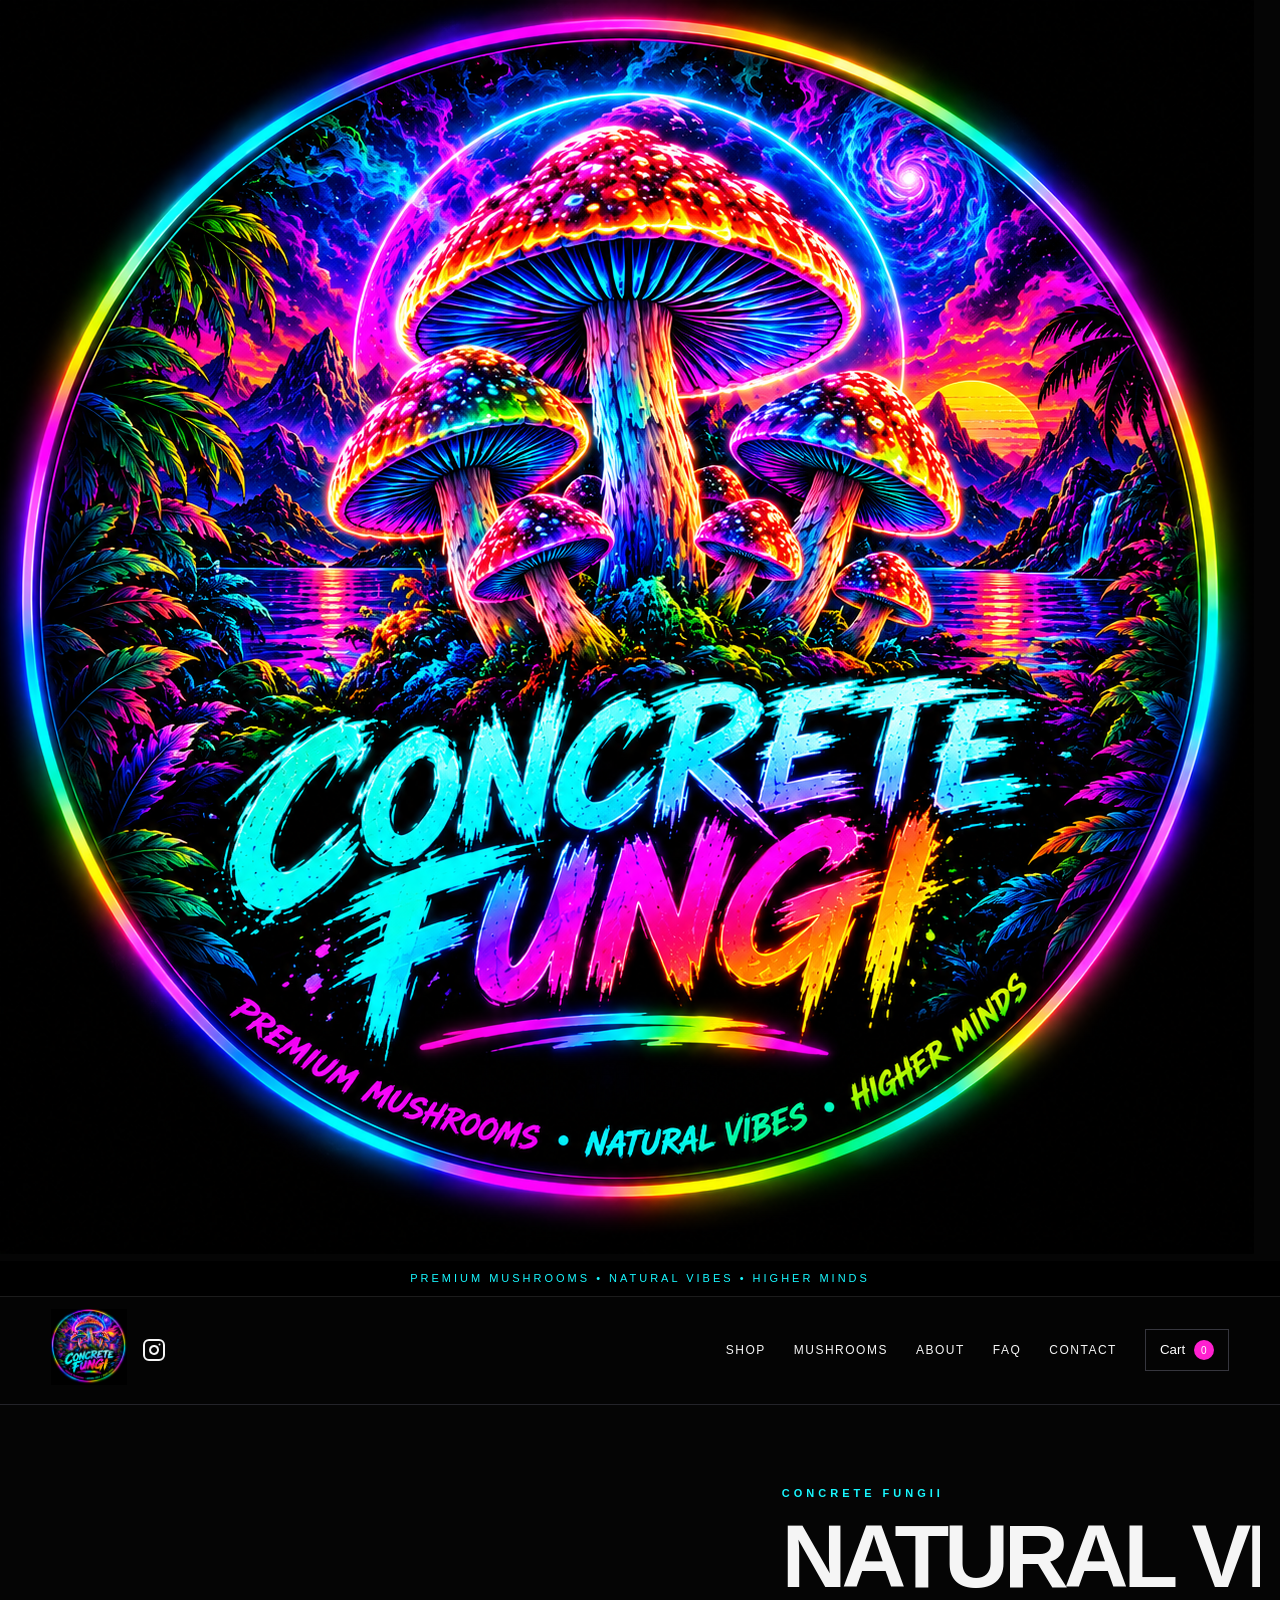
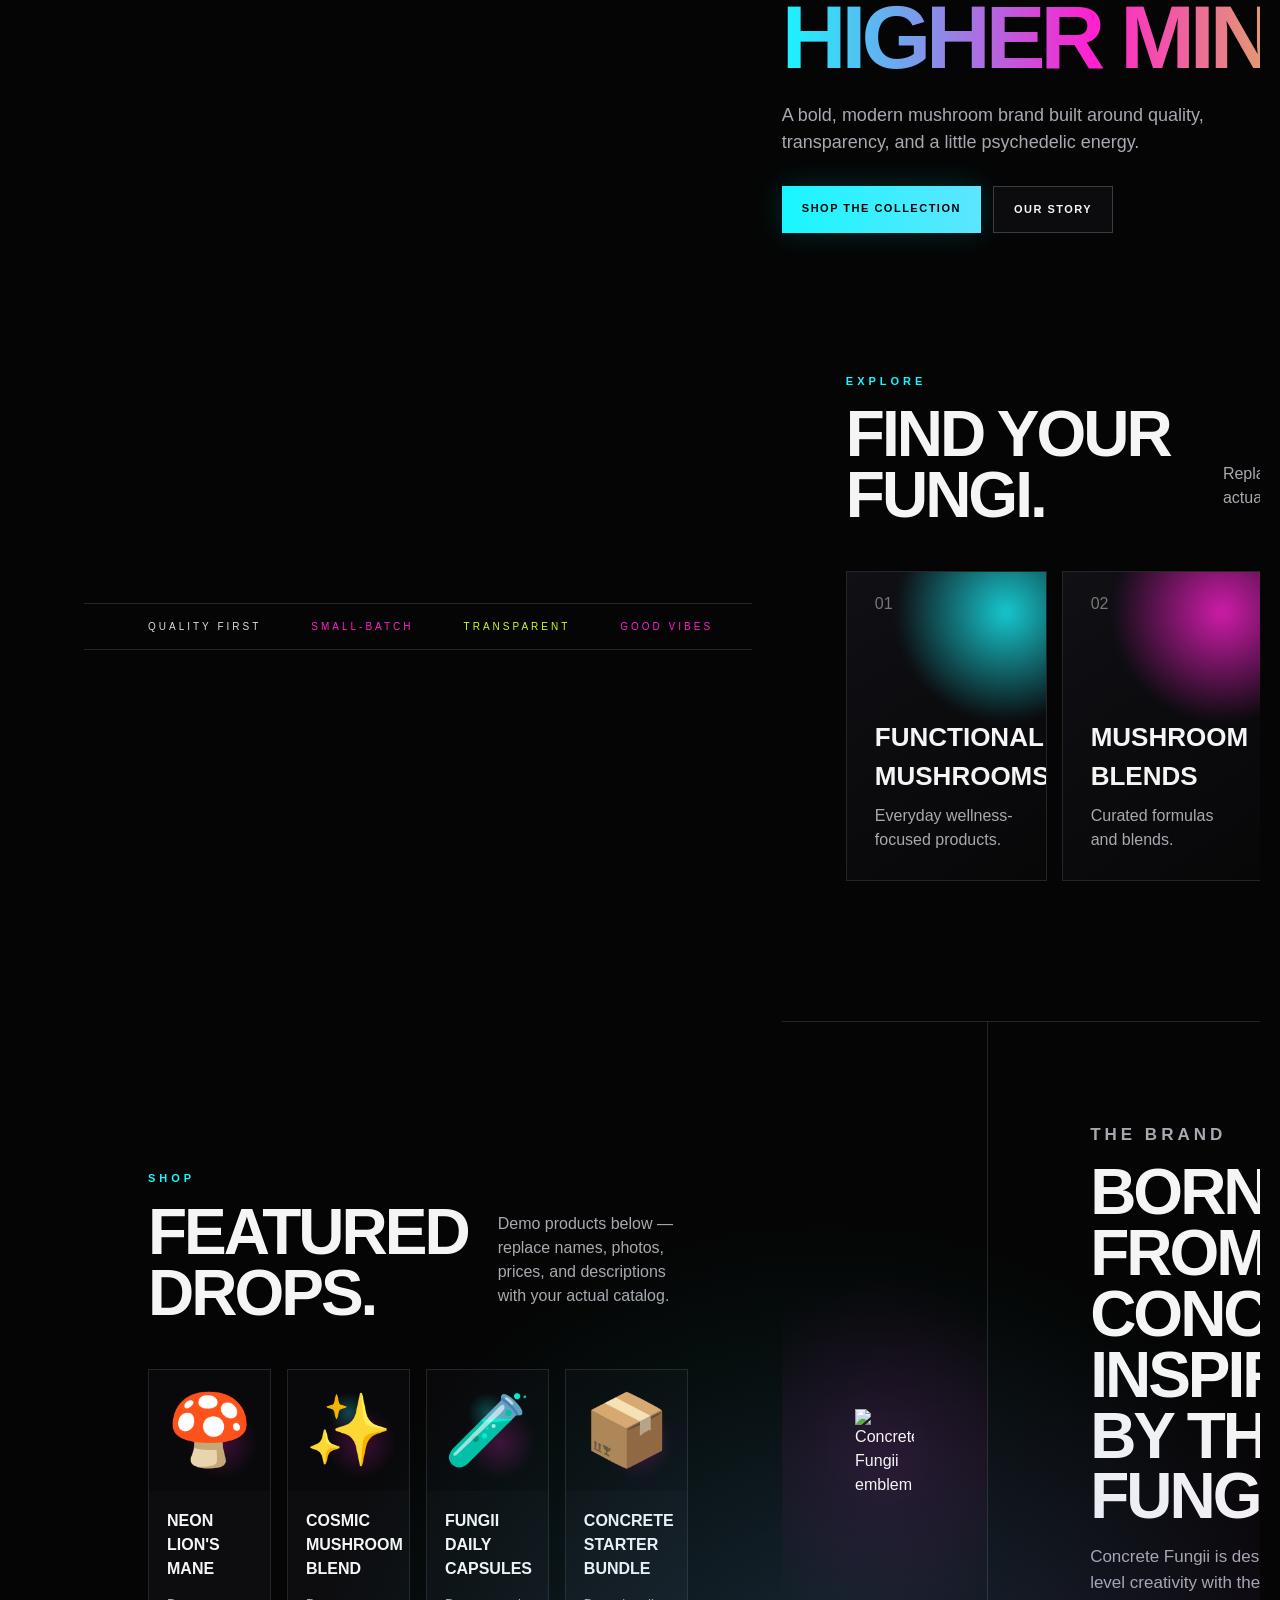
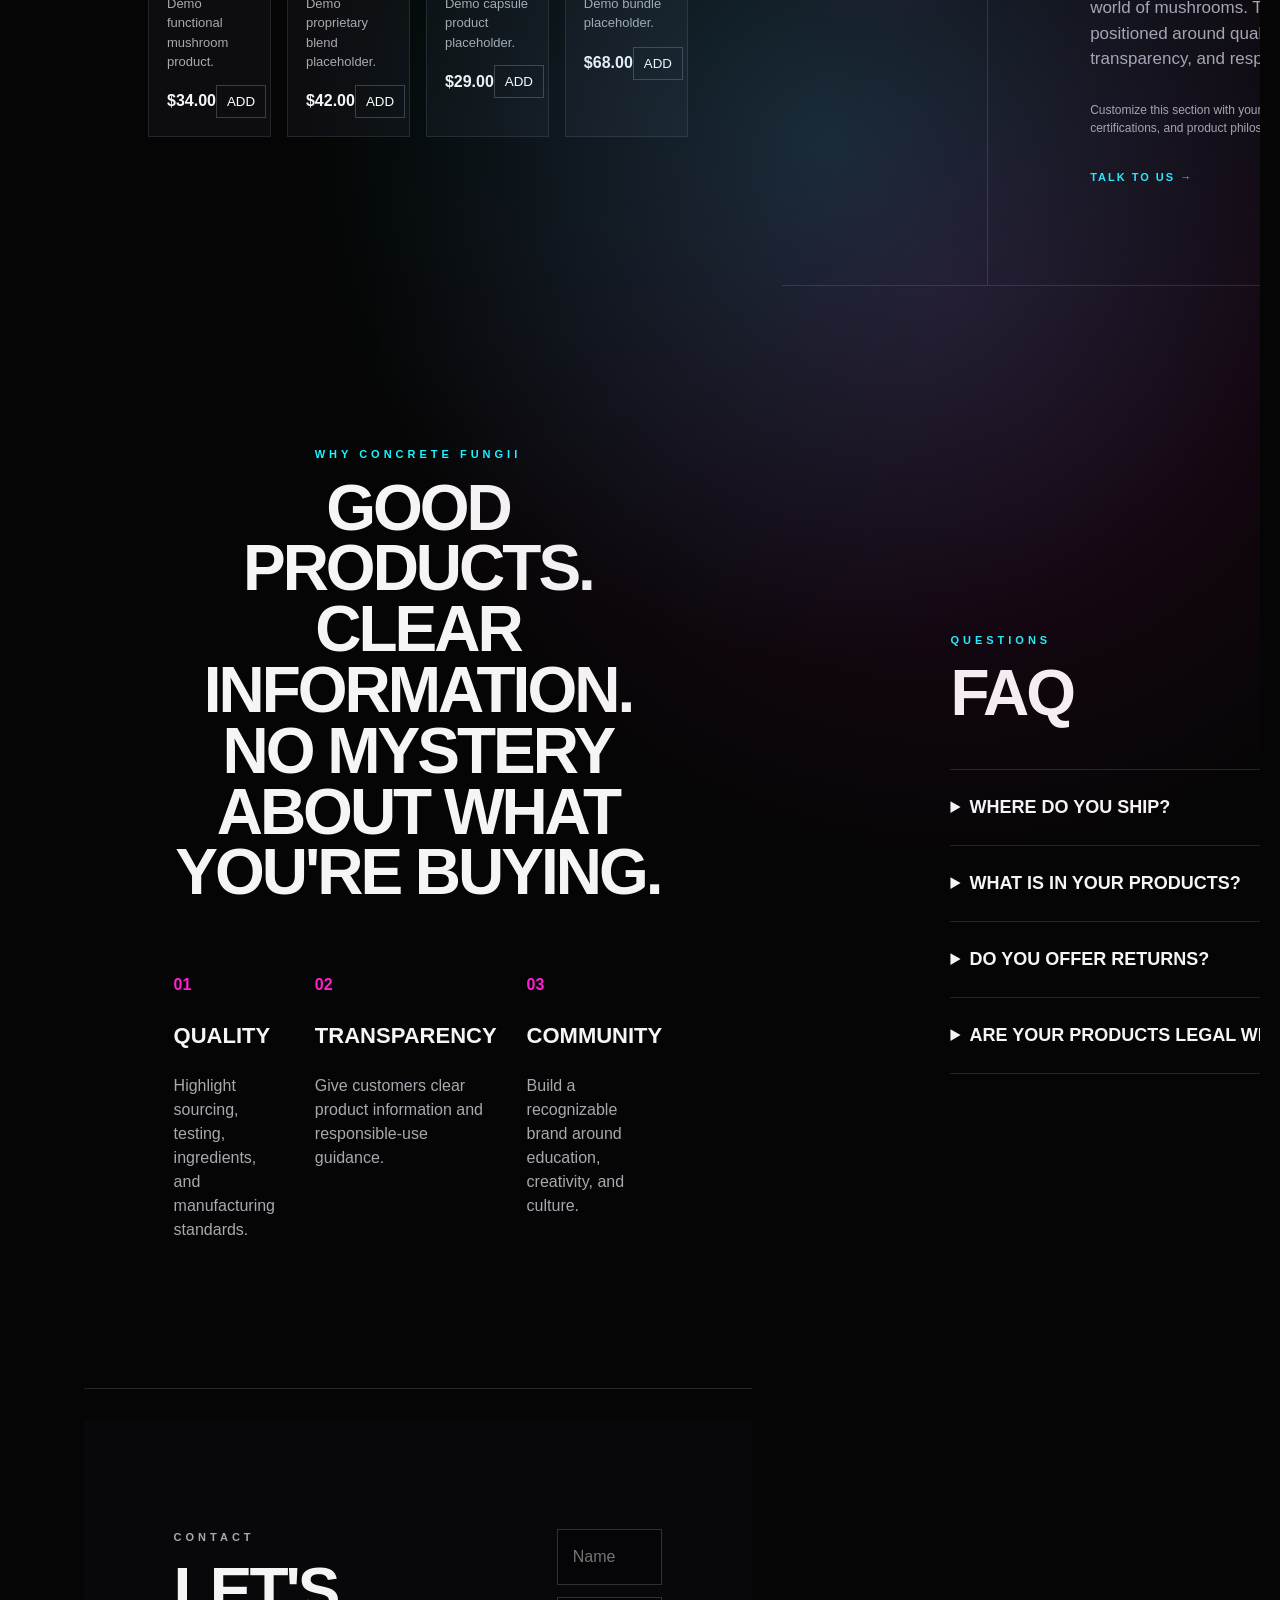
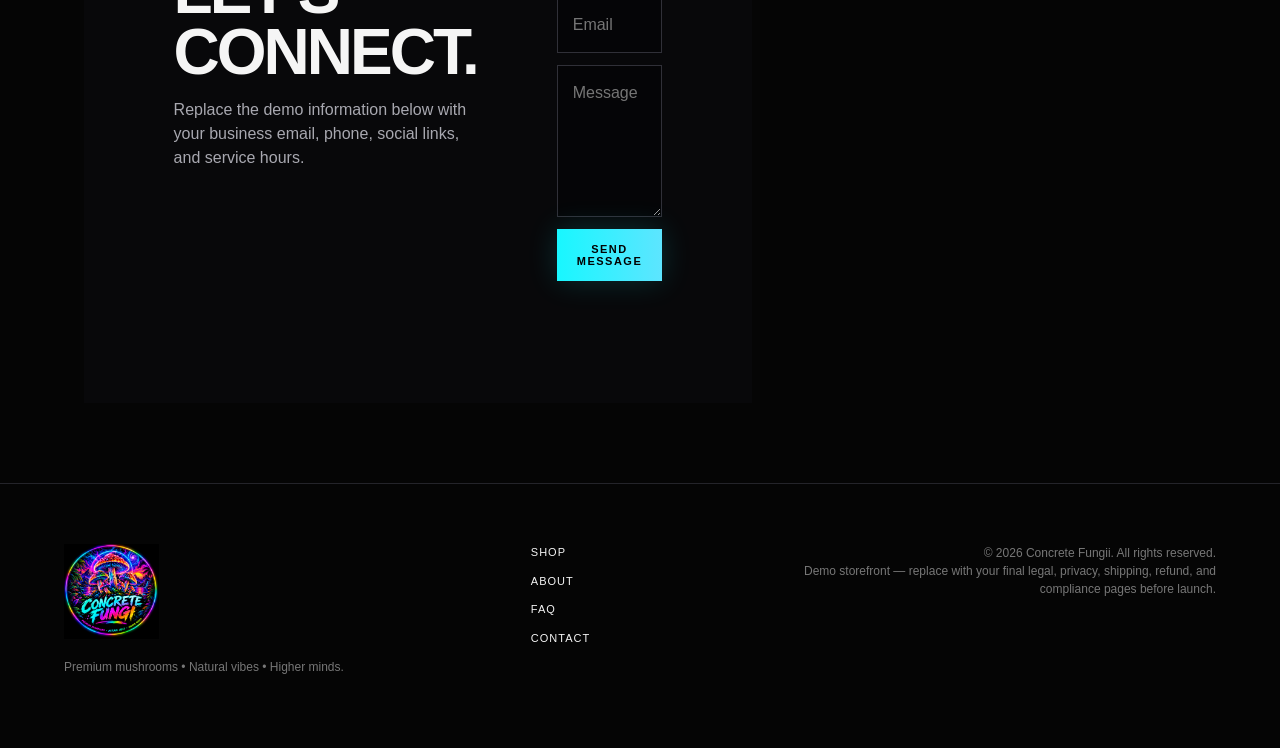
==== commit c2260813: "index.html Updated Instagram link and removed hero mark section." ====
--- a/index.html
+++ b/index.html
@@ -13,12 +13,13 @@
 <body>
   <div class="announcement">PREMIUM MUSHROOMS • NATURAL VIBES • HIGHER MINDS</div>
 
-      <header class="site-header">
+        <header class="site-header">
     <div class="header-left">
       <a class="brand" href="#top" aria-label="Concrete Fungii home">
+        <img src="logo.png" alt="Concrete Fungii logo">
       </a>
       <!-- Instagram Link -->
-      <a class="instagram-link" href="https://www.instagram.com/concretefunguillc/" target="_blank" rel="noopener" aria-label="Follow us on Instagram">
+      <a class="instagram-link" href="https://instagram.com/ConcreteFungiiLLC" target="_blank" rel="noopener" aria-label="Follow us on Instagram">
         <svg xmlns="http://www.w3.org/2000/svg" width="24" height="24" viewBox="0 0 24 24" fill="none" stroke="currentColor" stroke-width="2" stroke-linecap="round" stroke-linejoin="round">
           <rect x="2" y="2" width="20" height="20" rx="5" ry="5"></rect>
           <path d="M16 11.37A4 4 0 1 1 12.63 8 4 4 0 0 1 16 11.37z"></path>
@@ -37,7 +38,6 @@
       <button class="cart-button" id="cartBtn">Cart <span id="cartCount">0</span></button>
     </nav>
   </header>
-
   <main id="top">
     <section class="hero">
       <div class="hero-glow"></div>
@@ -50,10 +50,6 @@
           <a class="btn btn-ghost" href="#about">Our story</a>
         </div>
       </div>
-            <div class="hero-mark">
-        <img src="logo.png" alt="Concrete Fungii">
-      </div>
-    </section>
 
     <section class="ticker">
       <div>QUALITY FIRST</div><div>SMALL-BATCH</div><div>TRANSPARENT</div><div>GOOD VIBES</div><div>QUALITY FIRST</div>
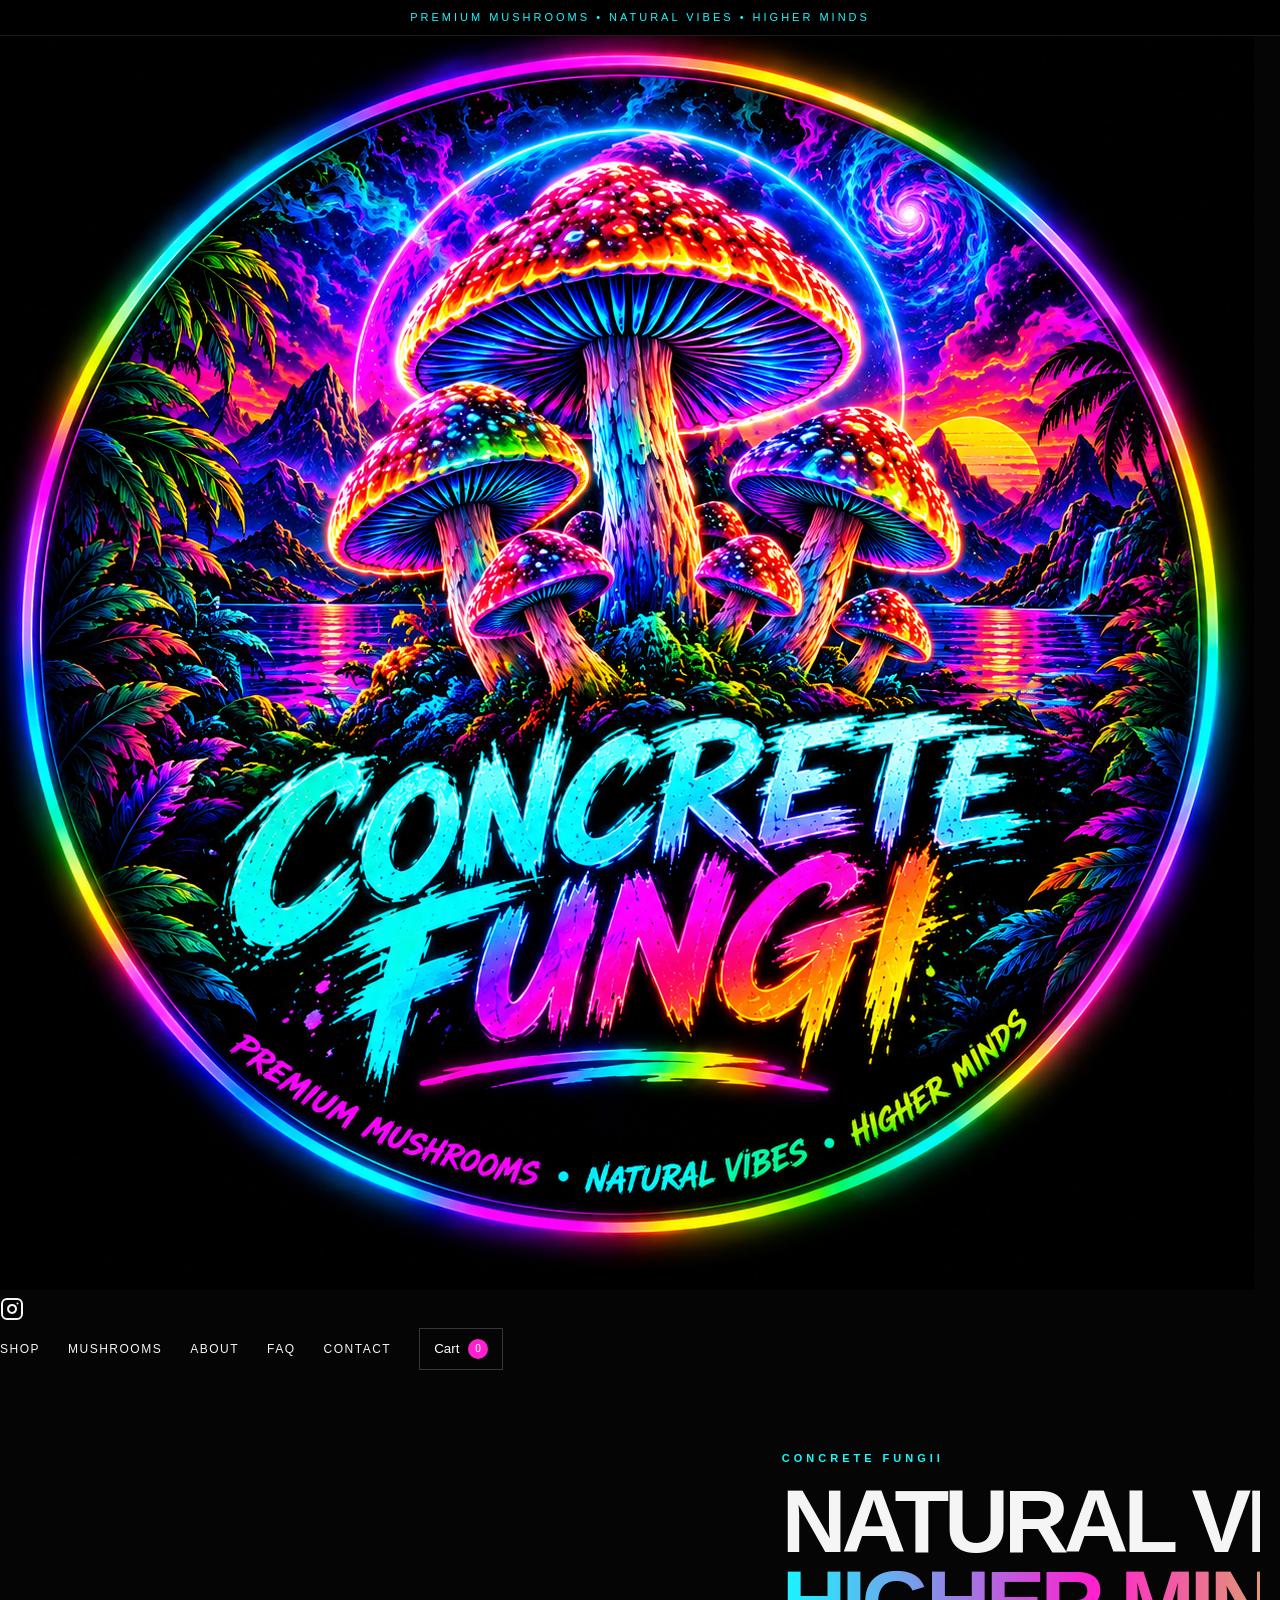
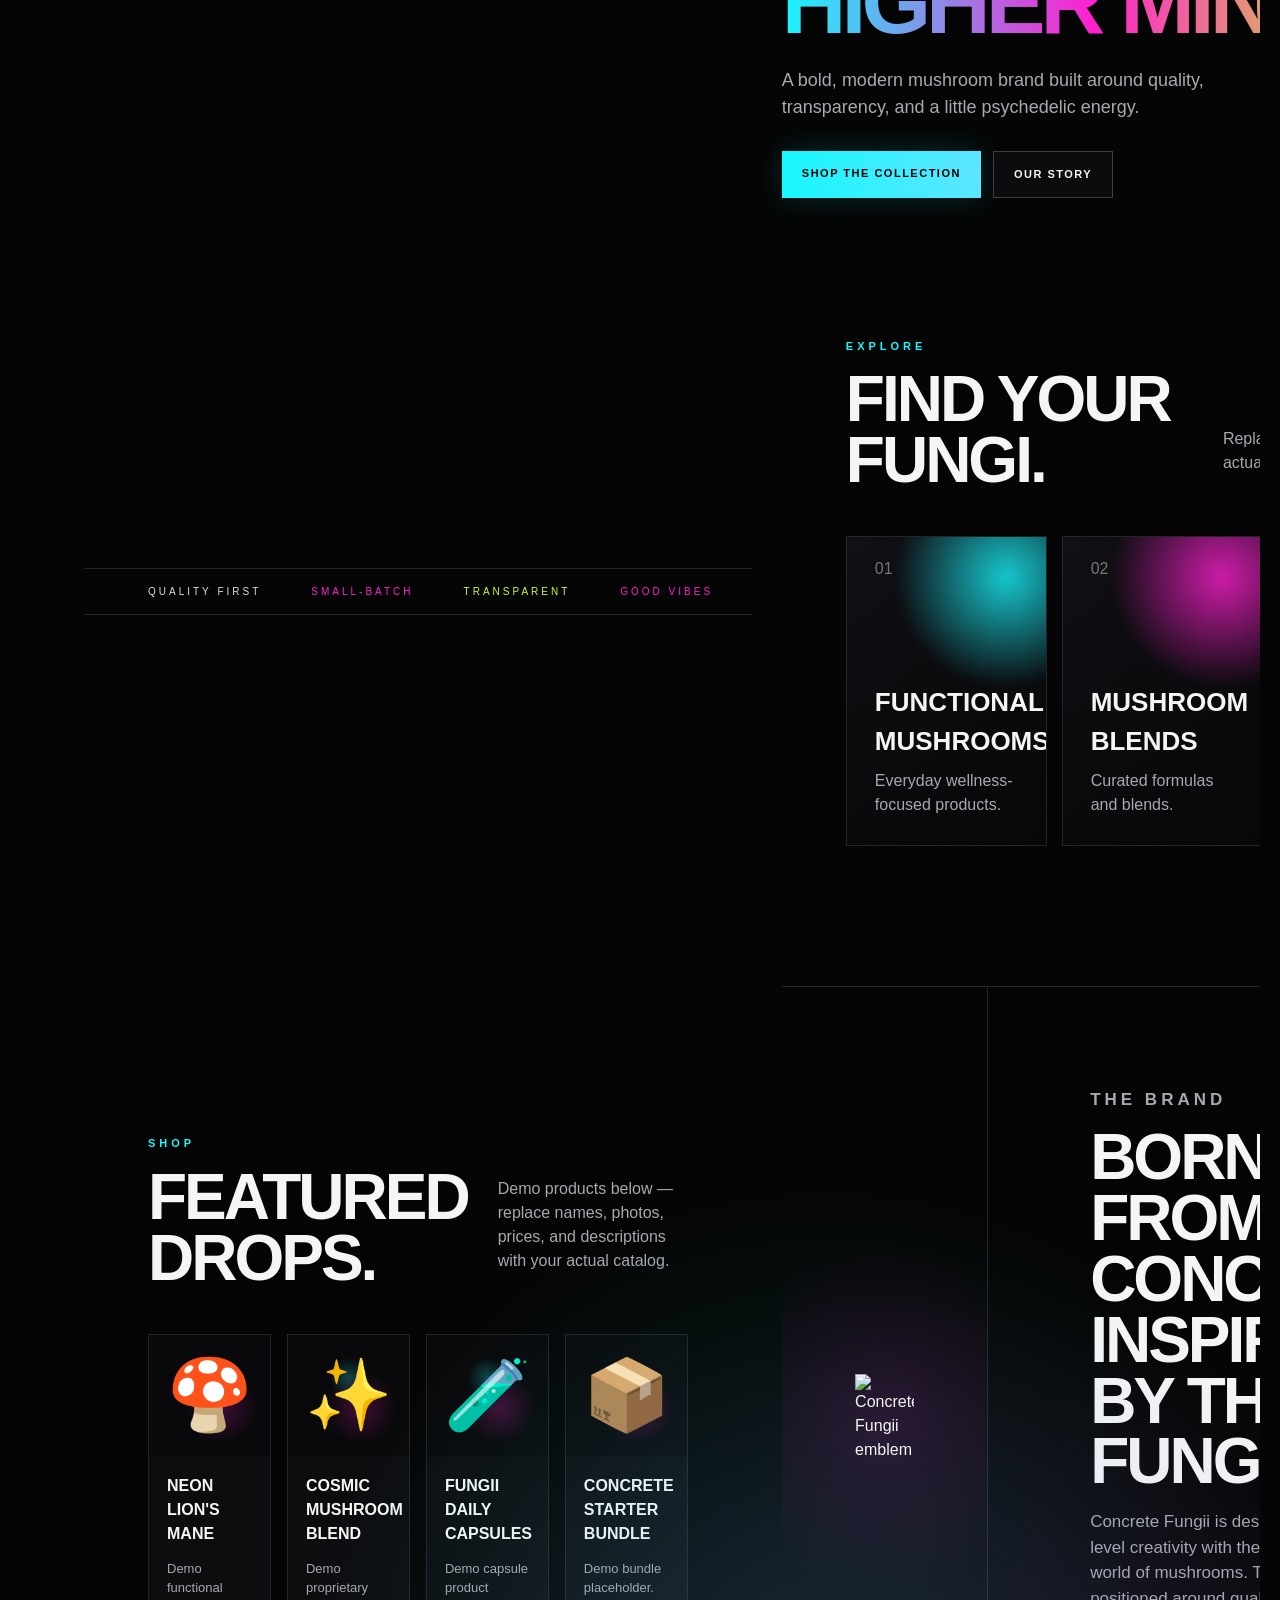
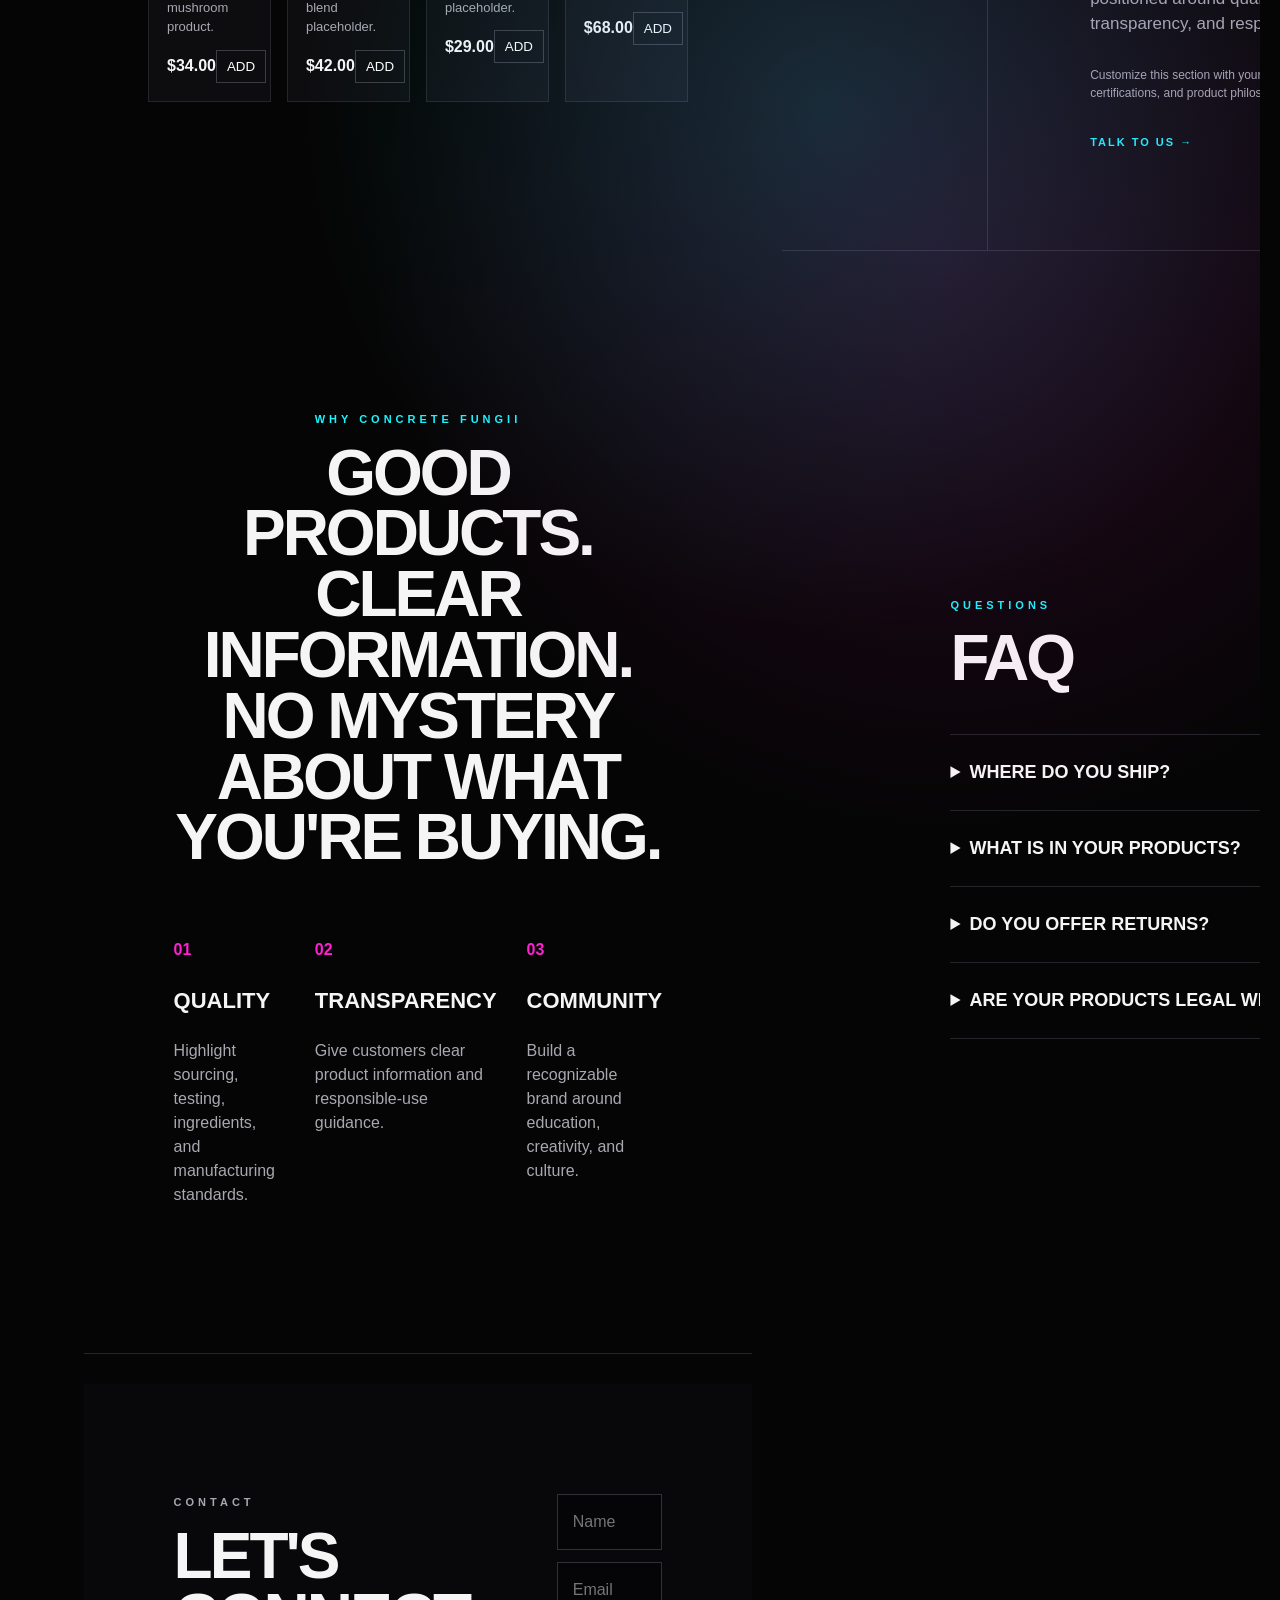
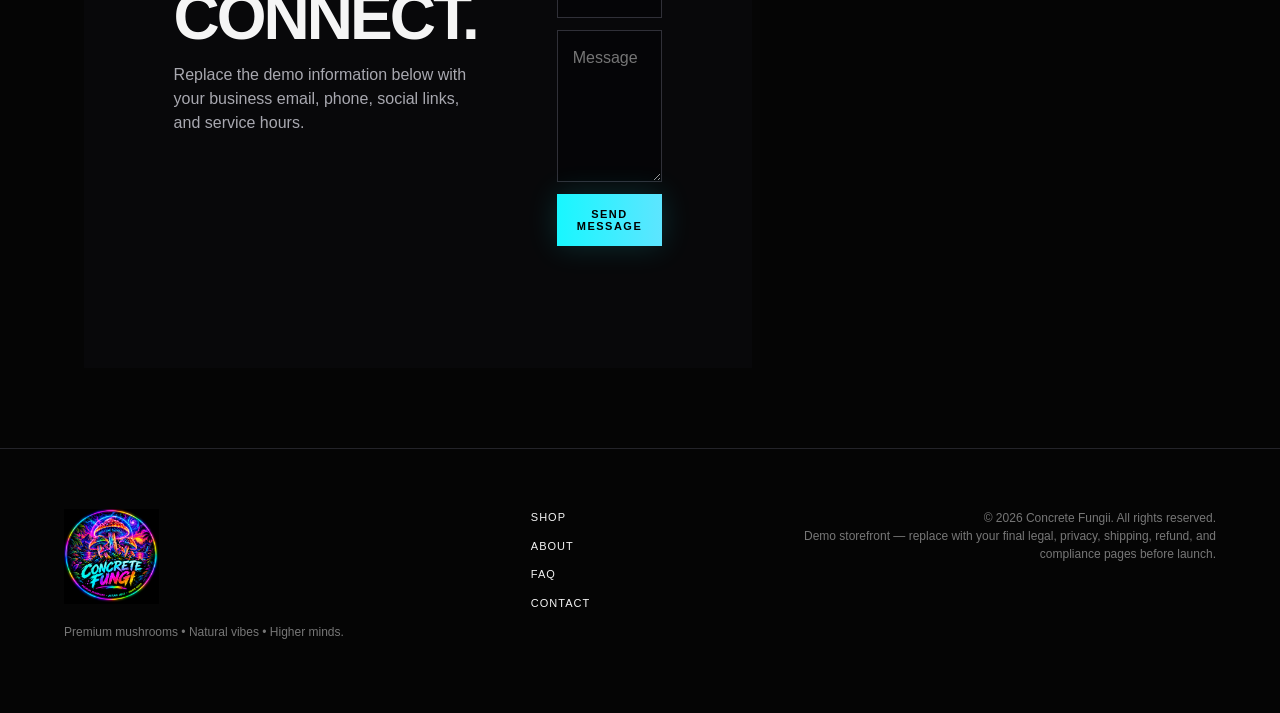
==== commit 721ee426: "index.html Added a meta description for SEO and clarified stylesheet link requirement." ====
--- a/index.html
+++ b/index.html
@@ -4,11 +4,12 @@
   <meta charset="utf-8">
   <meta name="viewport" content="width=device-width, initial-scale=1">
   <title>Concrete Fungii — Premium Mushrooms • Natural Vibes • Higher Minds</title>
-  <img src="logo.png" alt="Concrete Fungii logo">
-      </a>
-  <link rel="icon" type="image/png" href="logo.png">
+  <head>
+  <meta charset="utf-8">
+  <meta name="viewport" content="width=device-width, initial-scale=1">
+  <title>Concrete Fungii — Premium Mushrooms • Natural Vibes • Higher Minds</title>
   <meta name="description" content="Concrete Fungii — premium mushroom products with bold natural energy.">
-  <link rel="stylesheet" href="styles.css">
+  <link rel="stylesheet" href="styles.css">   <!-- THIS LINE MUST BE HERE -->
 </head>
 <body>
   <div class="announcement">PREMIUM MUSHROOMS • NATURAL VIBES • HIGHER MINDS</div>
--- a/styles.css
+++ b/styles.css
@@ -5,14 +5,6 @@
 }
 *{box-sizing:border-box}html{scroll-behavior:smooth}body{margin:0;background:var(--bg);color:var(--text);font-family:Inter,Arial,sans-serif;line-height:1.5}
 a{color:inherit;text-decoration:none}.announcement{background:#000;border-bottom:1px solid #1c1c1c;text-align:center;padding:9px;font-size:11px;letter-spacing:3px;color:var(--cyan)}
-
-/* --- HEADER & INSTAGRAM --- */
-.site-header{position:sticky;top:0;z-index:20;background:rgba(5,5,5,.86);backdrop-filter:blur(18px);border-bottom:1px solid var(--line);display:flex;align-items:center;justify-content:space-between;padding:12px 4vw}
-.header-left {display: flex;align-items: center; gap: 15px;}
-.brand img{width:76px;height:76px;object-fit:contain}
-.instagram-link {display: flex; align-items: center; justify-content: center; color: var(--text); transition: color 0.2s ease;}
-.instagram-link:hover {color: var(--cyan);}
-.instagram-link svg {width: 24px; height: 24px;}
 
 /* --- NAVIGATION --- */
 .nav{display:flex;align-items:center;gap:28px;text-transform:uppercase;font-size:12px;letter-spacing:1.5px}.nav a:hover{color:var(--cyan)}
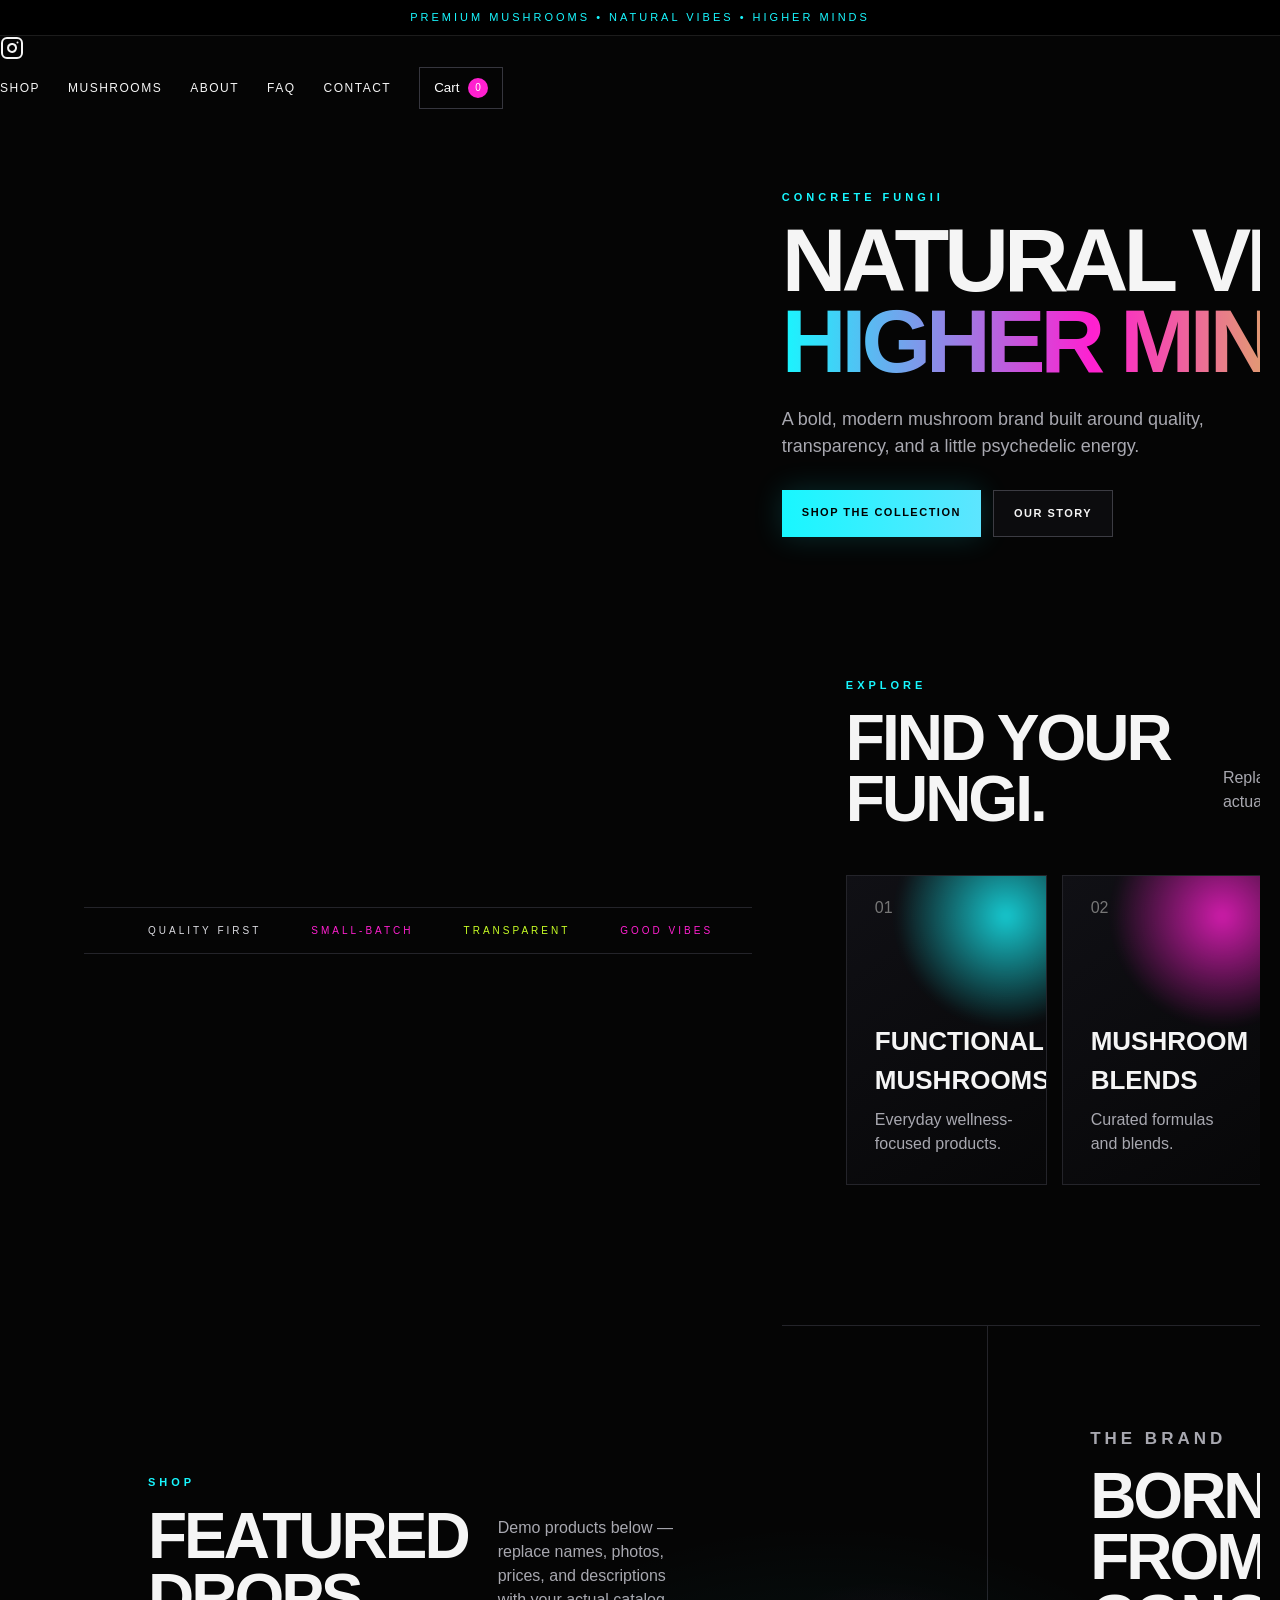
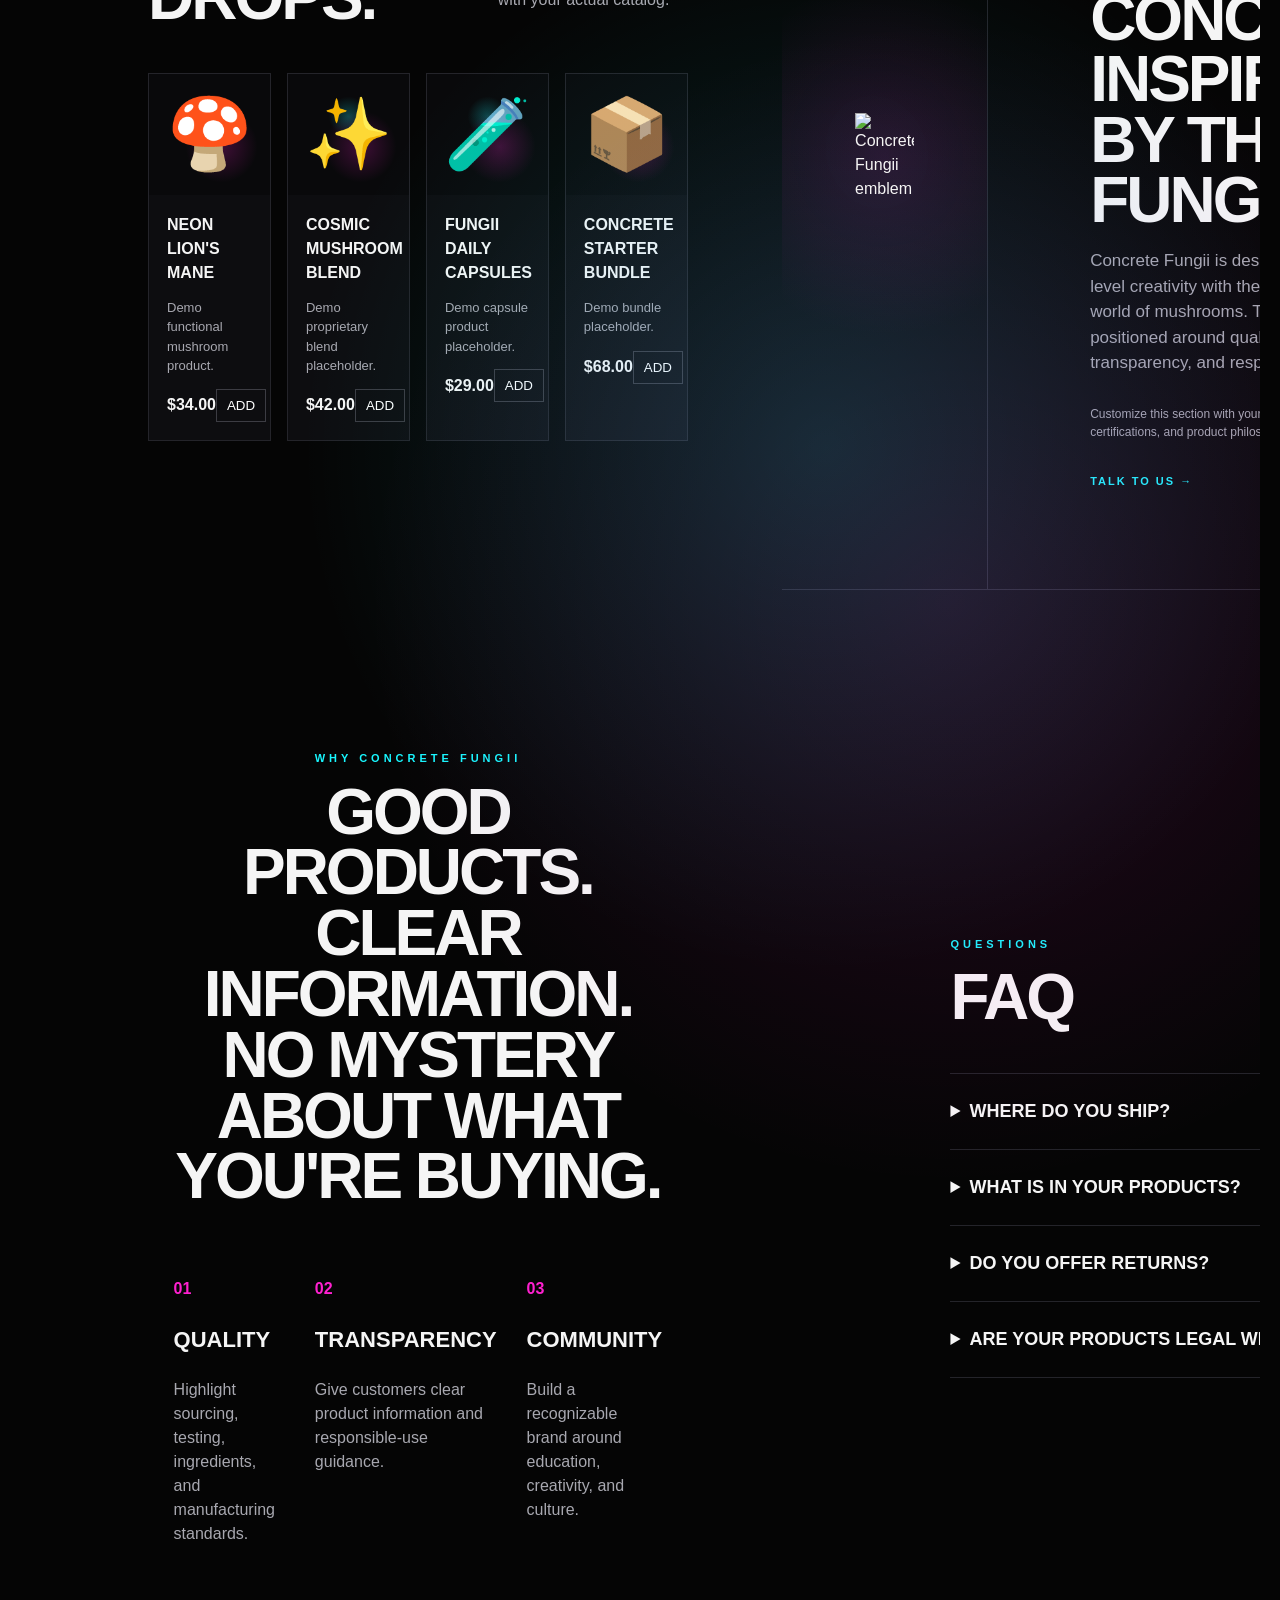
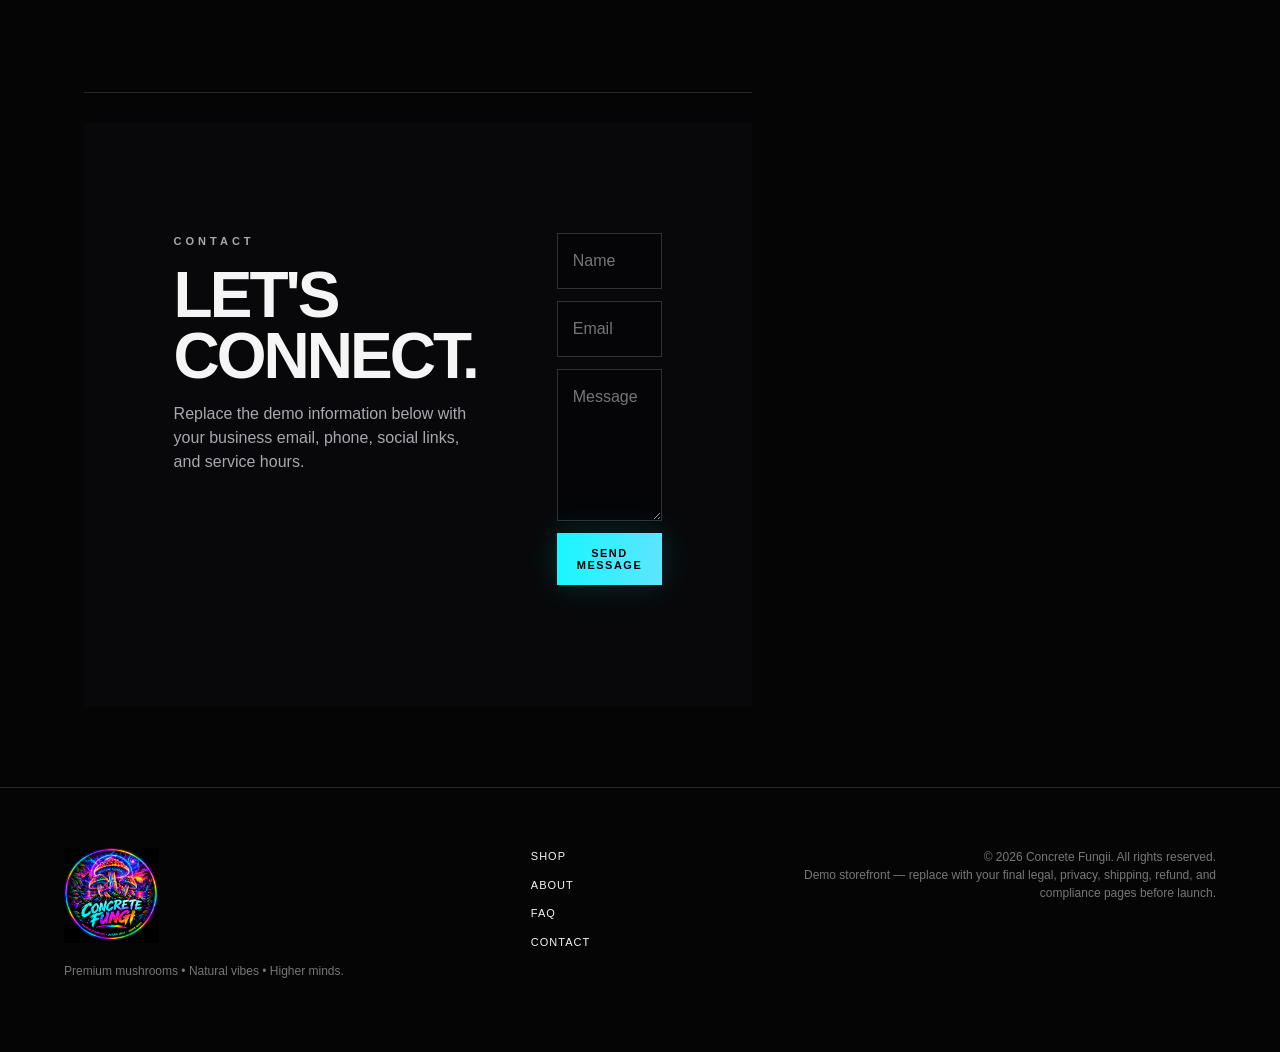
==== commit f423f13a: "index.html Removed logo image from the header section." ====
--- a/index.html
+++ b/index.html
@@ -17,7 +17,6 @@
         <header class="site-header">
     <div class="header-left">
       <a class="brand" href="#top" aria-label="Concrete Fungii home">
-        <img src="logo.png" alt="Concrete Fungii logo">
       </a>
       <!-- Instagram Link -->
       <a class="instagram-link" href="https://instagram.com/ConcreteFungiiLLC" target="_blank" rel="noopener" aria-label="Follow us on Instagram">
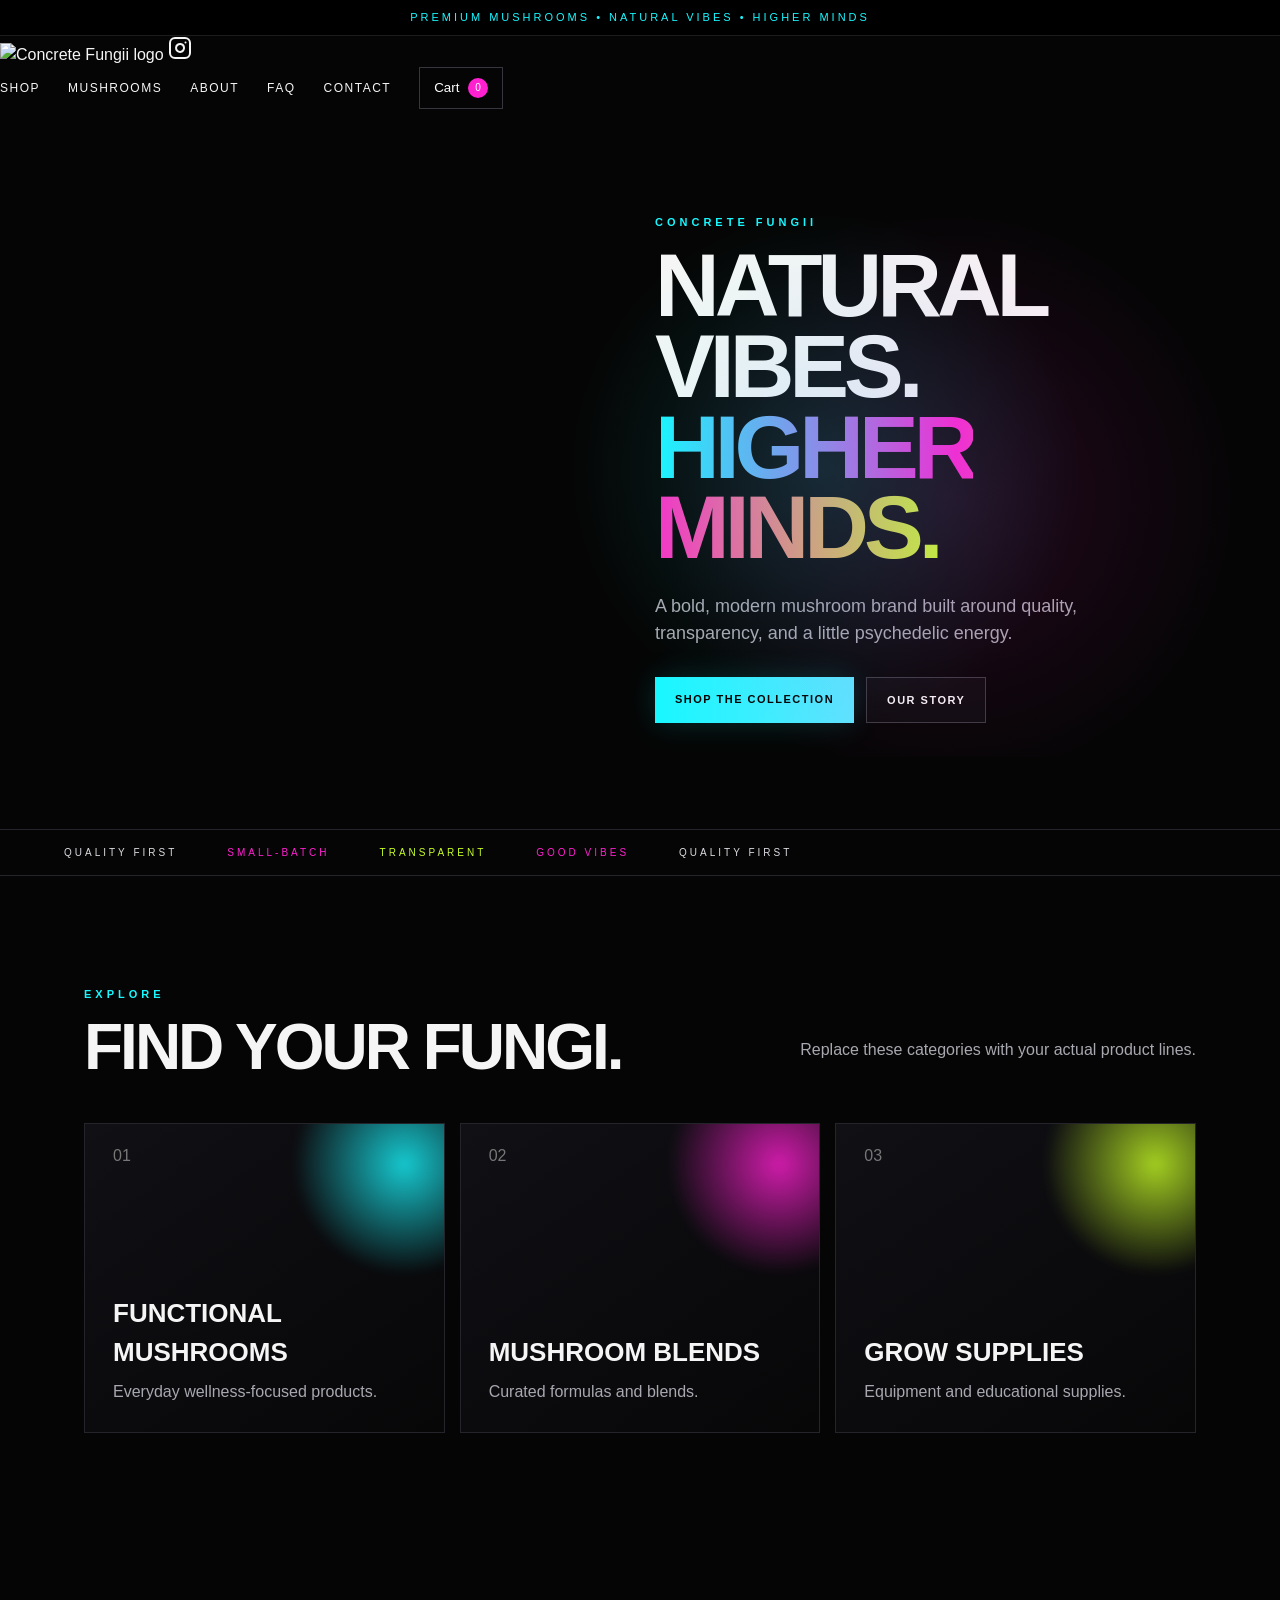
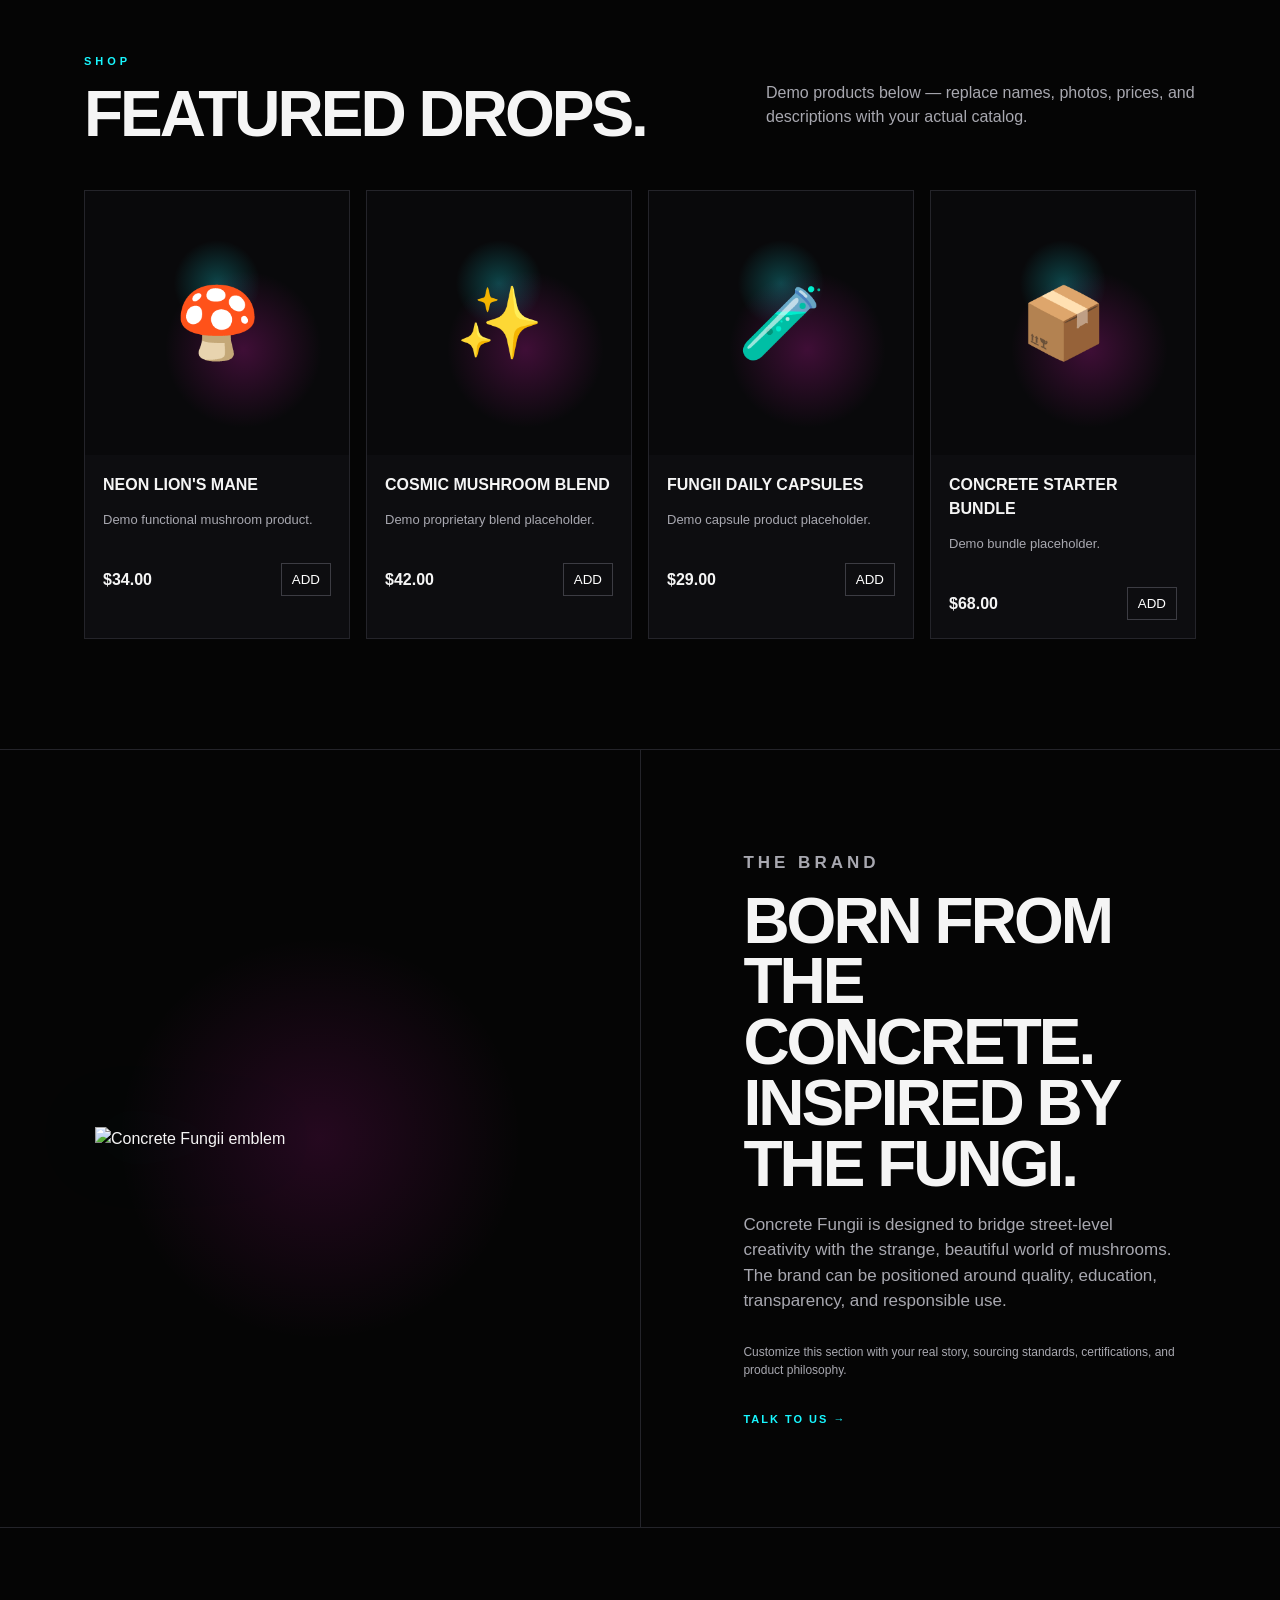
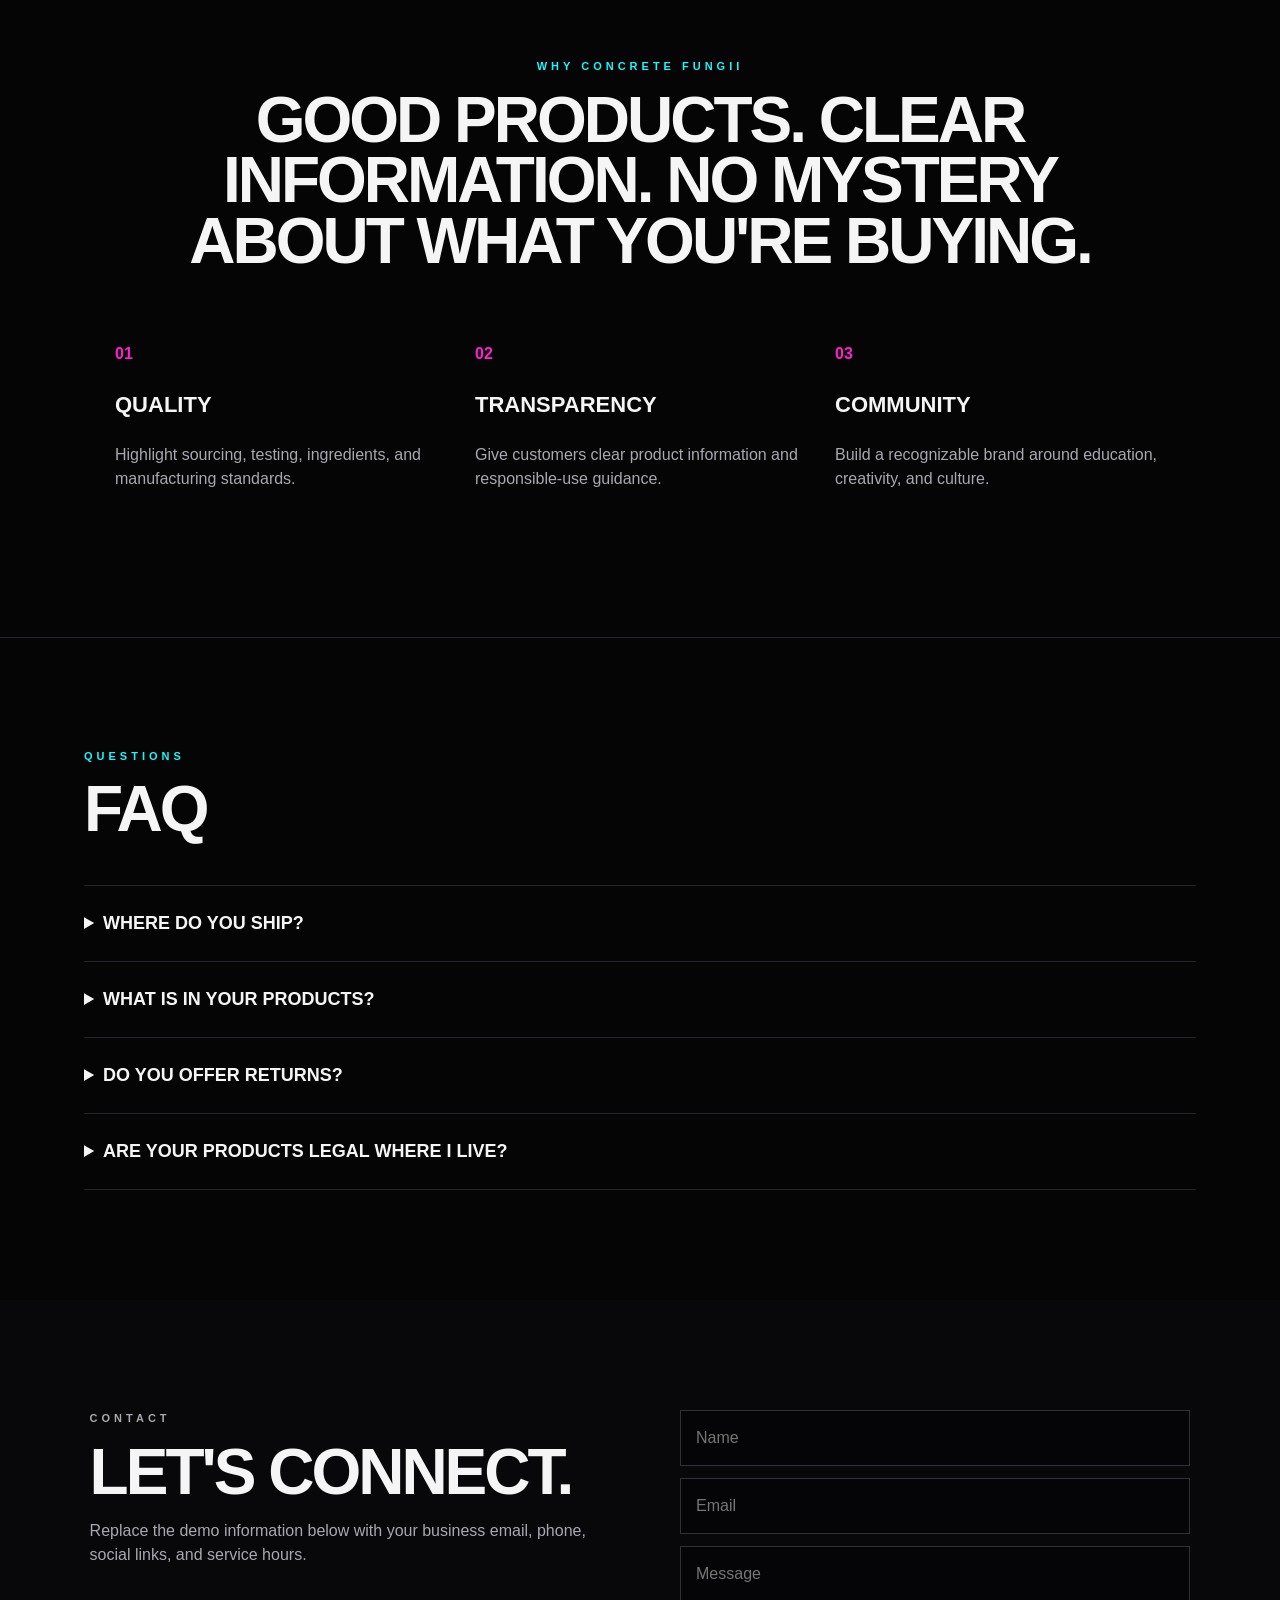
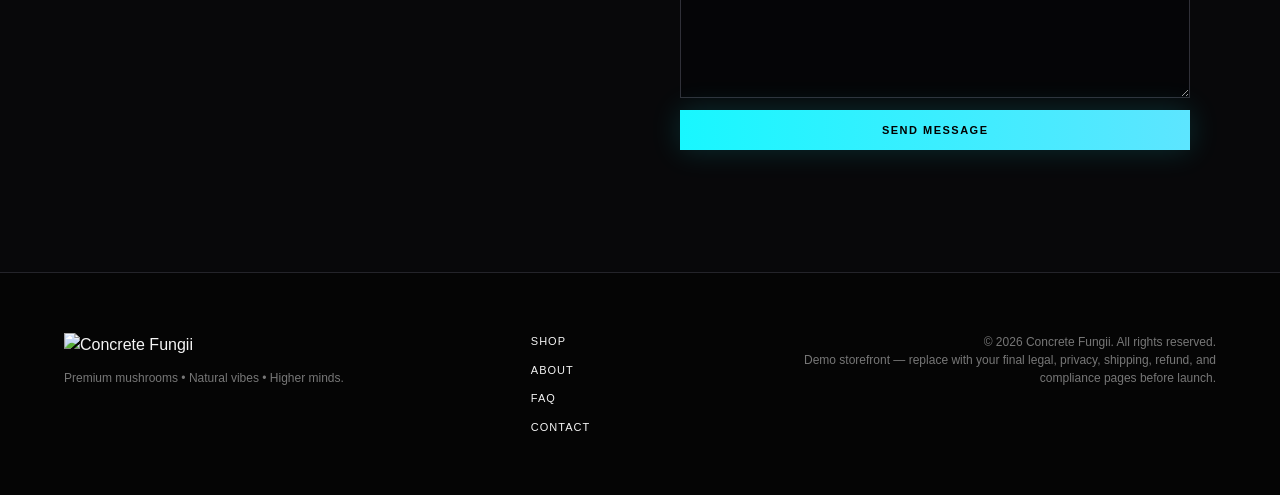
==== commit 6e964ce1: "index.html Updated favicon and logo references, cleaned up duplicate meta tags, and ensured proper s" ====
--- a/index.html
+++ b/index.html
@@ -4,19 +4,22 @@
   <meta charset="utf-8">
   <meta name="viewport" content="width=device-width, initial-scale=1">
   <title>Concrete Fungii — Premium Mushrooms • Natural Vibes • Higher Minds</title>
-  <head>
-  <meta charset="utf-8">
-  <meta name="viewport" content="width=device-width, initial-scale=1">
-  <title>Concrete Fungii — Premium Mushrooms • Natural Vibes • Higher Minds</title>
   <meta name="description" content="Concrete Fungii — premium mushroom products with bold natural energy.">
-  <link rel="stylesheet" href="styles.css">   <!-- THIS LINE MUST BE HERE -->
+  
+  <!-- Favicon & Apple Touch Icon (Uses the logo in your assets folder) -->
+  <link rel="icon" type="image/png" href="assets/logo.png">
+  <link rel="apple-touch-icon" href="assets/logo.png">
+
+  <!-- Main Stylesheet -->
+  <link rel="stylesheet" href="styles.css">
 </head>
 <body>
   <div class="announcement">PREMIUM MUSHROOMS • NATURAL VIBES • HIGHER MINDS</div>
 
-        <header class="site-header">
+  <header class="site-header">
     <div class="header-left">
       <a class="brand" href="#top" aria-label="Concrete Fungii home">
+        <img src="assets/logo.png" alt="Concrete Fungii logo">
       </a>
       <!-- Instagram Link -->
       <a class="instagram-link" href="https://instagram.com/ConcreteFungiiLLC" target="_blank" rel="noopener" aria-label="Follow us on Instagram">
@@ -38,6 +41,7 @@
       <button class="cart-button" id="cartBtn">Cart <span id="cartCount">0</span></button>
     </nav>
   </header>
+
   <main id="top">
     <section class="hero">
       <div class="hero-glow"></div>
@@ -50,6 +54,8 @@
           <a class="btn btn-ghost" href="#about">Our story</a>
         </div>
       </div>
+      <!-- The big hero logo has been intentionally removed -->
+    </section>
 
     <section class="ticker">
       <div>QUALITY FIRST</div><div>SMALL-BATCH</div><div>TRANSPARENT</div><div>GOOD VIBES</div><div>QUALITY FIRST</div>
@@ -129,12 +135,12 @@
   </main>
 
   <footer>
-    <div class="footer-brand"><img src="logo.png" alt="Concrete Fungii"><p>Premium mushrooms • Natural vibes • Higher minds.</p></div>
+    <div class="footer-brand"><img src="assets/logo.png" alt="Concrete Fungii"><p>Premium mushrooms • Natural vibes • Higher minds.</p></div>
     <div class="footer-links"><a href="#shop">Shop</a><a href="#about">About</a><a href="#faq">FAQ</a><a href="#contact">Contact</a></div>
     <div class="legal">© 2026 Concrete Fungii. All rights reserved. <br>Demo storefront — replace with your final legal, privacy, shipping, refund, and compliance pages before launch.</div>
   </footer>
 
-      <aside class="cart-drawer" id="cartDrawer" aria-hidden="true">
+  <aside class="cart-drawer" id="cartDrawer" aria-hidden="true">
     <div class="cart-head"><h2>Your cart</h2><button id="closeCart">×</button></div>
     <div id="cartItems"></div>
     <div class="cart-total"><span>Total</span><strong id="cartTotal">$0.00</strong></div>
@@ -153,7 +159,6 @@
     <div class="payment-section" id="paymentSection" style="display: none;">
       <h3 class="payment-title">Pay With Crypto</h3>
       
-      <!-- Crypto Addresses -->
       <div class="crypto-addresses">
         <p class="crypto-label">Bitcoin (BTC)</p>
         <div class="address-box">
@@ -176,9 +181,7 @@
       
       <p class="payment-instruction">After paying, please email your receipt to <strong>ConcreteFunguiLLC@gmail.com</strong> so we can process your order.</p>
     </div>
-    <!-- END PAYMENT SECTION -->
 
-  </aside>
   </aside>
   <div class="overlay" id="overlay"></div>
 
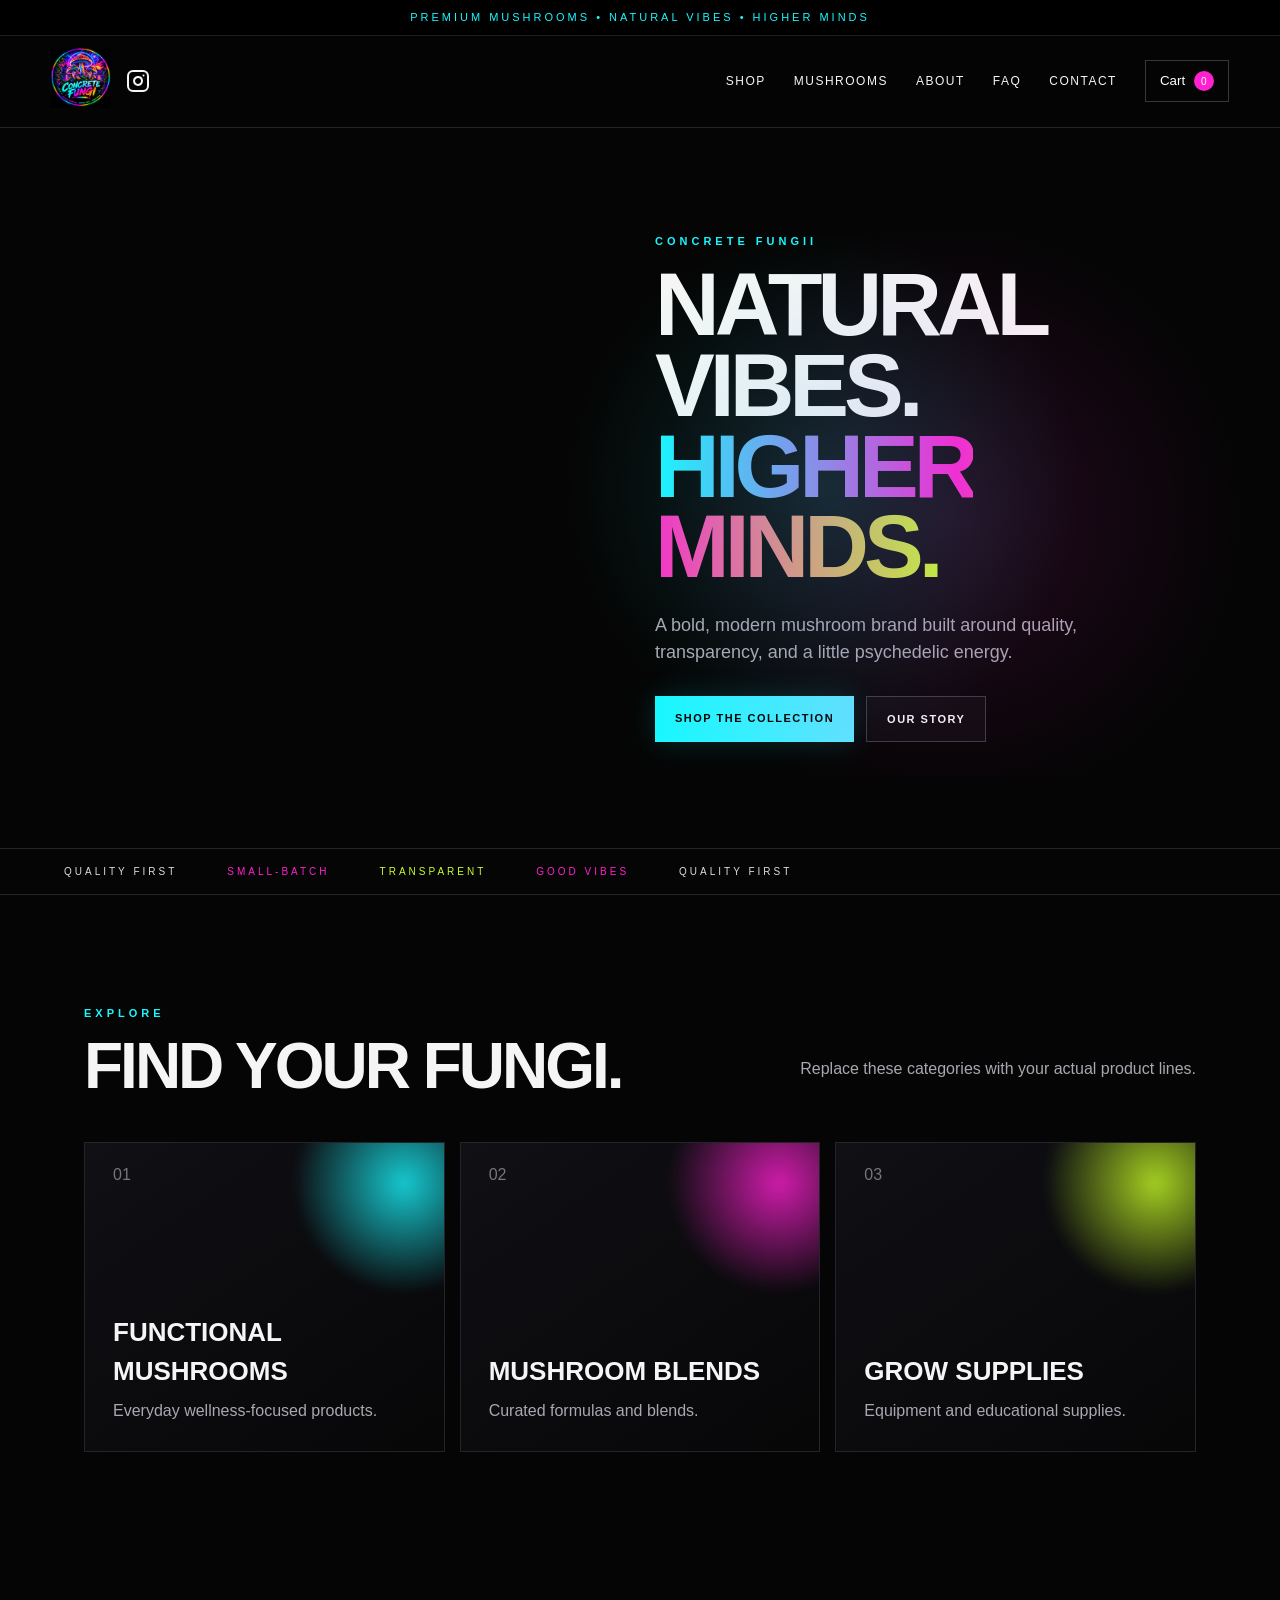
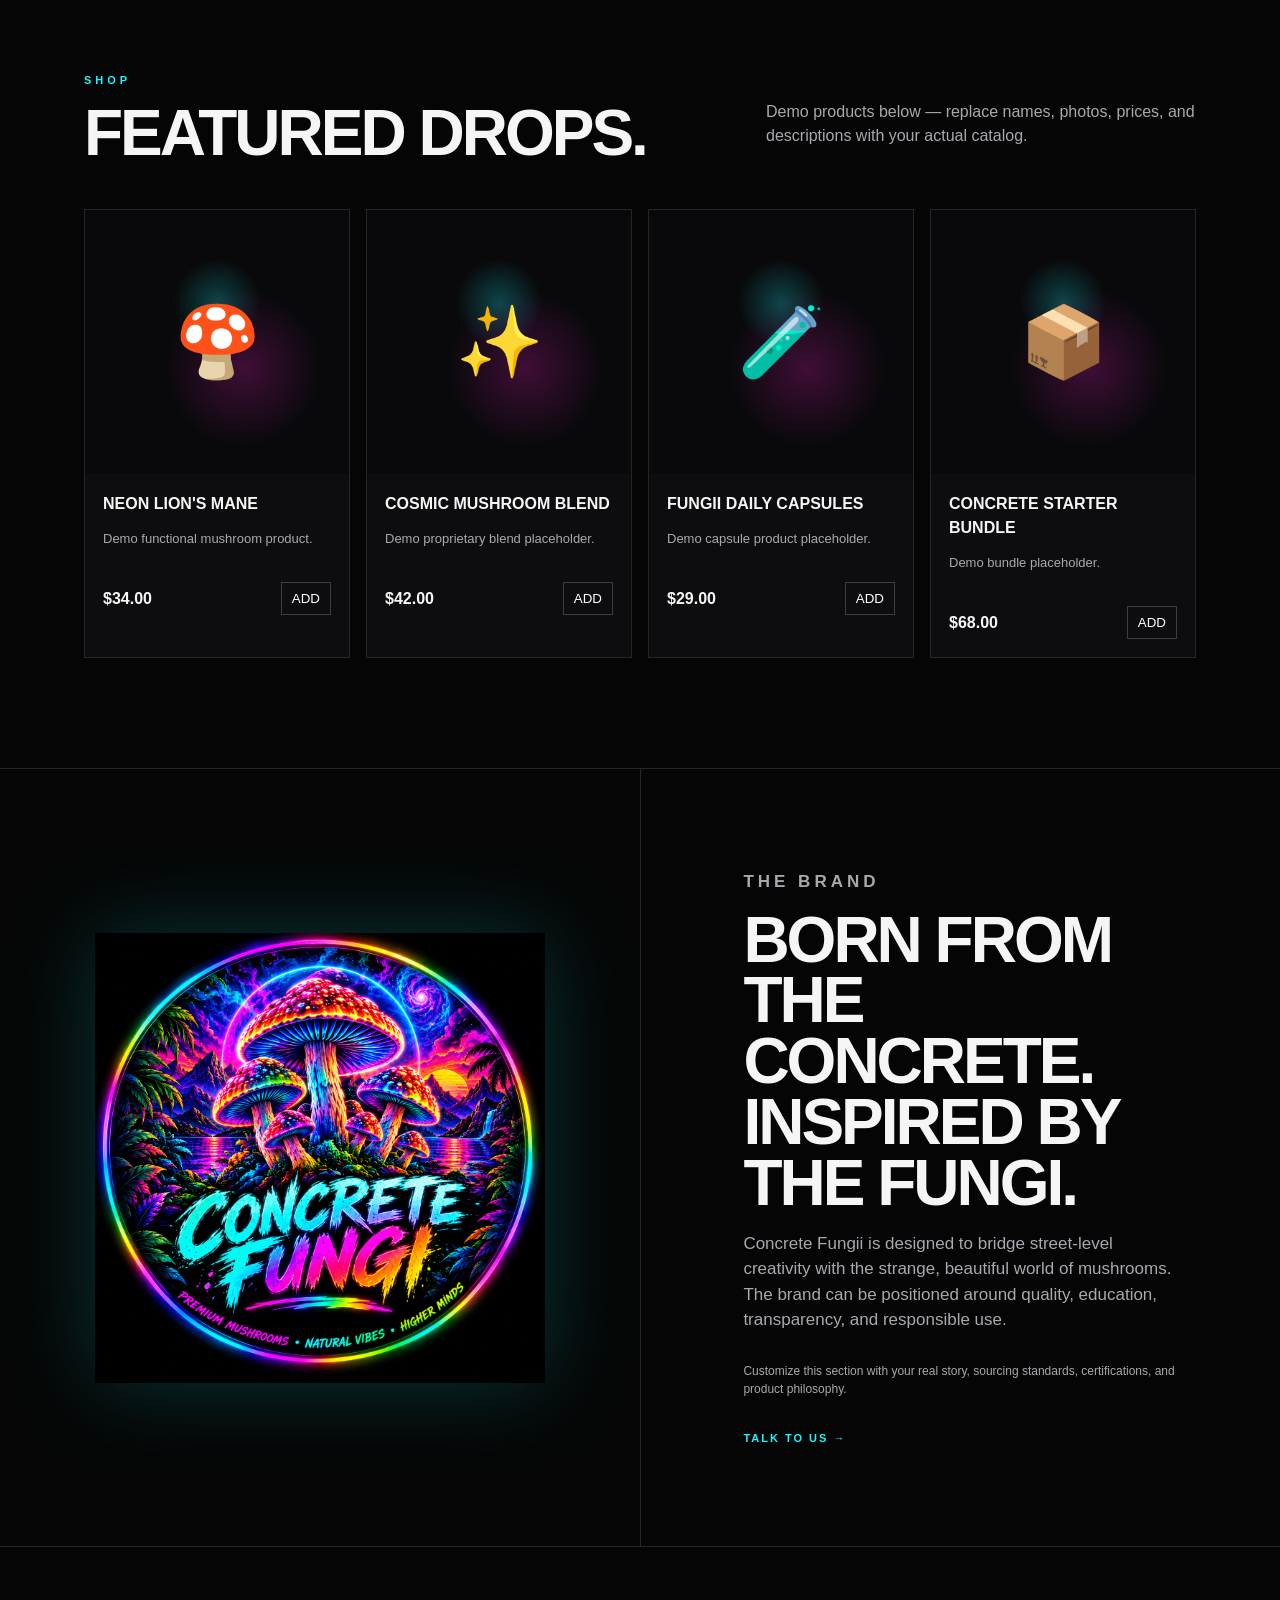
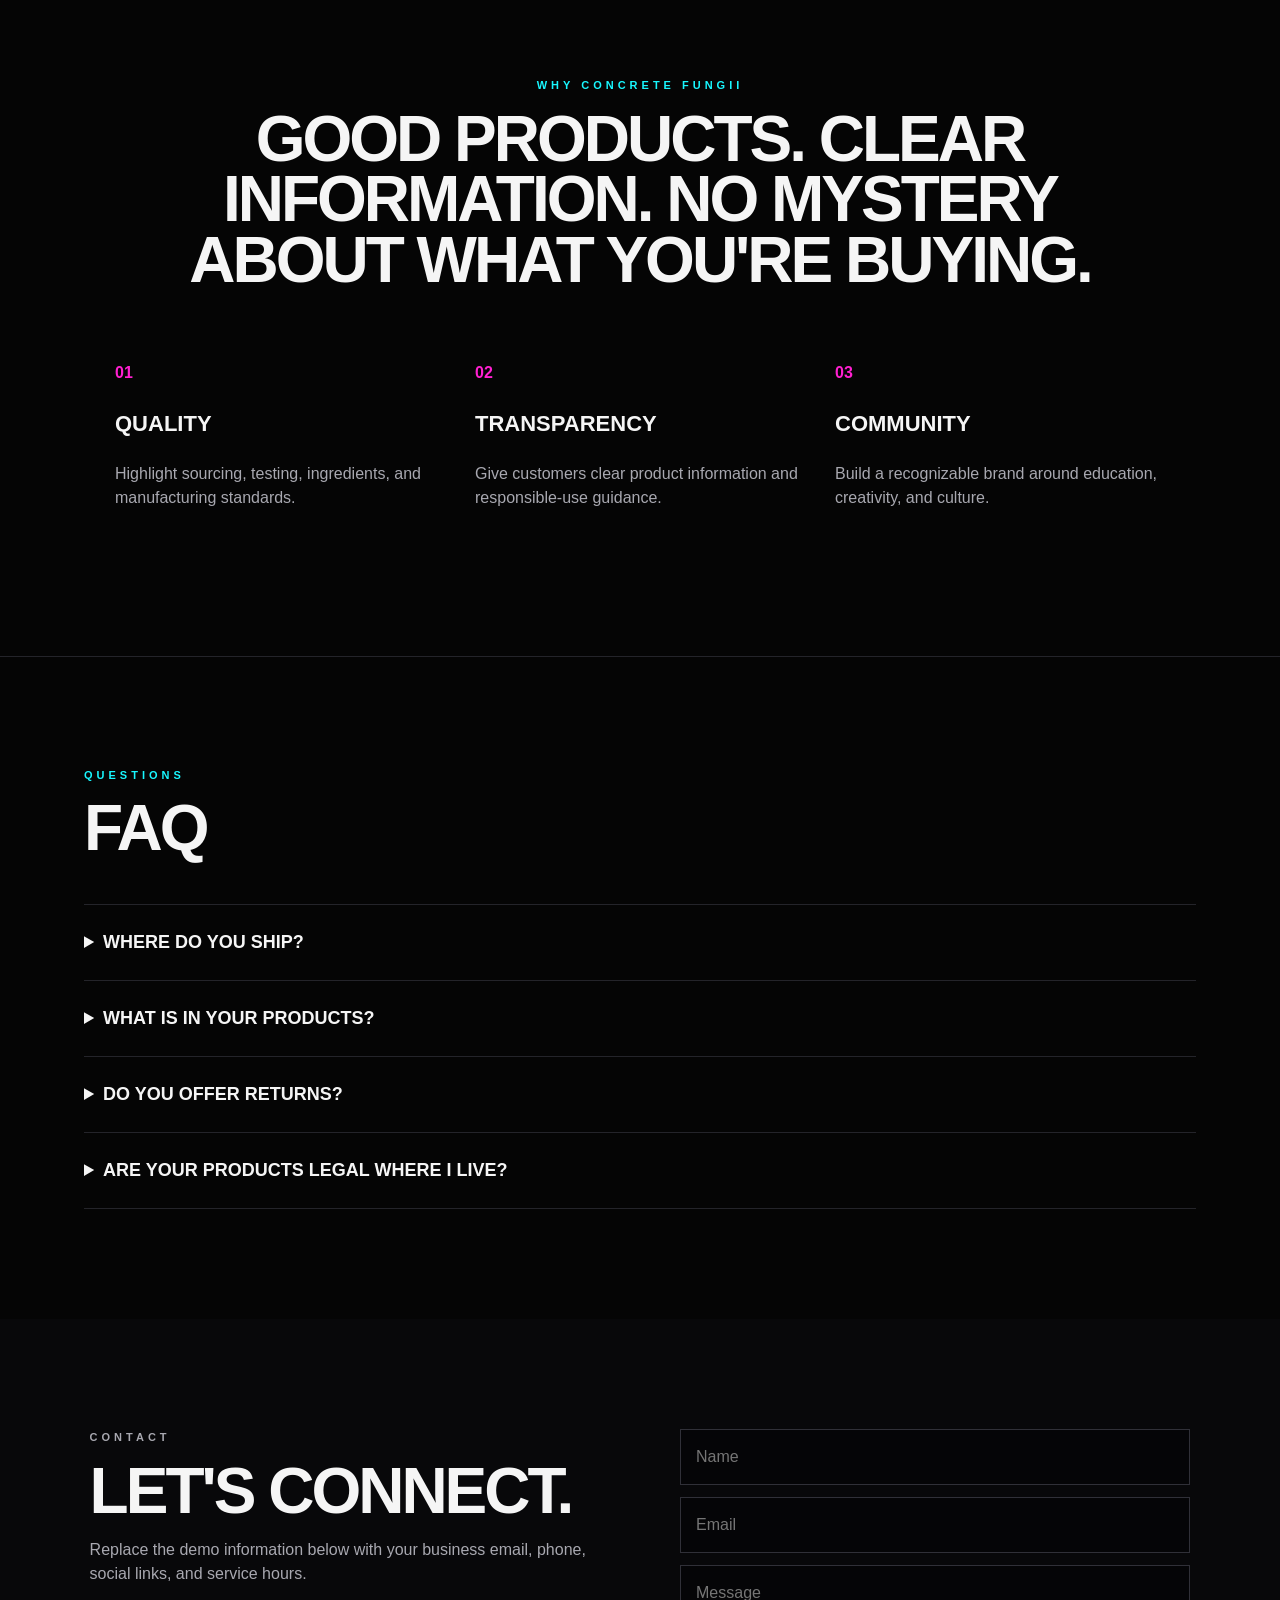
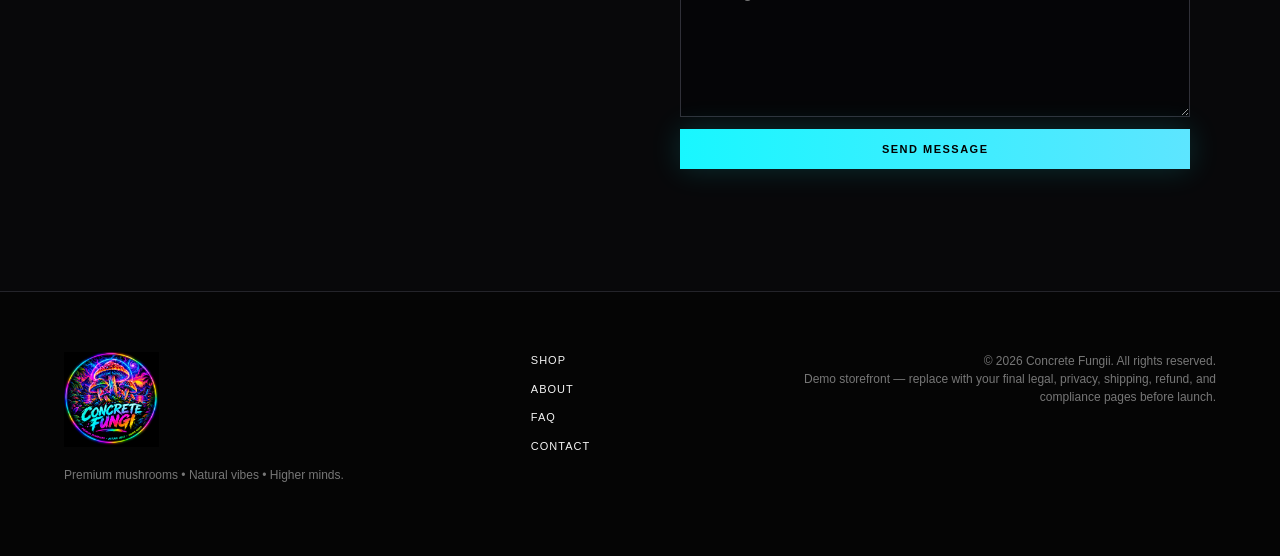
==== commit c52ec90f: "index.html Updated favicon and logo paths to use a simplified structure." ====
--- a/index.html
+++ b/index.html
@@ -6,11 +6,10 @@
   <title>Concrete Fungii — Premium Mushrooms • Natural Vibes • Higher Minds</title>
   <meta name="description" content="Concrete Fungii — premium mushroom products with bold natural energy.">
   
-  <!-- Favicon & Apple Touch Icon (Uses the logo in your assets folder) -->
-  <link rel="icon" type="image/png" href="assets/logo.png">
-  <link rel="apple-touch-icon" href="assets/logo.png">
+  <!-- Favicon & Apple Touch Icon -->
+  <link rel="icon" type="image/png" href="logo.png">
+  <link rel="apple-touch-icon" href="logo.png">
 
-  <!-- Main Stylesheet -->
   <link rel="stylesheet" href="styles.css">
 </head>
 <body>
@@ -19,7 +18,7 @@
   <header class="site-header">
     <div class="header-left">
       <a class="brand" href="#top" aria-label="Concrete Fungii home">
-        <img src="assets/logo.png" alt="Concrete Fungii logo">
+        <img src="logo.png" alt="Concrete Fungii logo">
       </a>
       <!-- Instagram Link -->
       <a class="instagram-link" href="https://instagram.com/ConcreteFungiiLLC" target="_blank" rel="noopener" aria-label="Follow us on Instagram">
@@ -54,7 +53,6 @@
           <a class="btn btn-ghost" href="#about">Our story</a>
         </div>
       </div>
-      <!-- The big hero logo has been intentionally removed -->
     </section>
 
     <section class="ticker">
@@ -89,7 +87,7 @@
 
     <section id="about" class="split-section">
       <div class="split-image">
-        <img src="assets/logo.png" alt="Concrete Fungii emblem">
+        <img src="logo.png" alt="Concrete Fungii emblem">
       </div>
       <div class="split-copy">
         <p class="eyebrow">THE BRAND</p>
@@ -135,7 +133,7 @@
   </main>
 
   <footer>
-    <div class="footer-brand"><img src="assets/logo.png" alt="Concrete Fungii"><p>Premium mushrooms • Natural vibes • Higher minds.</p></div>
+    <div class="footer-brand"><img src="logo.png" alt="Concrete Fungii"><p>Premium mushrooms • Natural vibes • Higher minds.</p></div>
     <div class="footer-links"><a href="#shop">Shop</a><a href="#about">About</a><a href="#faq">FAQ</a><a href="#contact">Contact</a></div>
     <div class="legal">© 2026 Concrete Fungii. All rights reserved. <br>Demo storefront — replace with your final legal, privacy, shipping, refund, and compliance pages before launch.</div>
   </footer>
--- a/styles.css
+++ b/styles.css
@@ -5,6 +5,14 @@
 }
 *{box-sizing:border-box}html{scroll-behavior:smooth}body{margin:0;background:var(--bg);color:var(--text);font-family:Inter,Arial,sans-serif;line-height:1.5}
 a{color:inherit;text-decoration:none}.announcement{background:#000;border-bottom:1px solid #1c1c1c;text-align:center;padding:9px;font-size:11px;letter-spacing:3px;color:var(--cyan)}
+
+/* --- HEADER --- */
+.site-header{position:sticky;top:0;z-index:20;background:rgba(5,5,5,.86);backdrop-filter:blur(18px);border-bottom:1px solid var(--line);display:flex;align-items:center;justify-content:space-between;padding:12px 4vw}
+.header-left {display: flex; align-items: center; gap: 15px;}
+.brand img{width:60px;height:60px;object-fit:contain} /* This is the header logo size */
+.instagram-link {display: flex; align-items: center; justify-content: center; color: var(--text); transition: color 0.2s ease;}
+.instagram-link:hover {color: var(--cyan);}
+.instagram-link svg {width: 24px; height: 24px;}
 
 /* --- NAVIGATION --- */
 .nav{display:flex;align-items:center;gap:28px;text-transform:uppercase;font-size:12px;letter-spacing:1.5px}.nav a:hover{color:var(--cyan)}
@@ -28,10 +36,10 @@
 .contact-section{padding:110px 7vw;display:grid;grid-template-columns:1fr 1fr;gap:80px;background:#08080a}.contact-section p{color:var(--muted)}form{display:grid;gap:12px}input,textarea{width:100%;background:#050507;border:1px solid #303038;color:#fff;padding:15px;font:inherit}textarea{resize:vertical}#formMessage{color:var(--cyan)}
 footer{border-top:1px solid var(--line);padding:60px 5vw;display:grid;grid-template-columns:2fr 1fr 2fr;gap:30px}.footer-brand img{width:95px}.footer-brand p,.legal{color:#777;font-size:12px}.footer-links{display:grid;align-content:start;gap:12px;text-transform:uppercase;font-size:11px;letter-spacing:1px}.legal{text-align:right}
 
-/* --- CART & CRYPTO PAYMENT --- */
+/* --- CART & PAYMENT --- */
 .cart-drawer{position:fixed;right:0;top:0;bottom:0;width:min(430px,100%);background:#0b0b0d;z-index:40;transform:translateX(100%);transition:.3s;padding:25px;border-left:1px solid var(--line);overflow:auto}.cart-drawer.open{transform:translateX(0)}.overlay{position:fixed;inset:0;background:rgba(0,0,0,.65);z-index:30;display:none}.overlay.open{display:block}.cart-head{display:flex;justify-content:space-between;align-items:center}.cart-head button{background:none;color:#fff;border:0;font-size:30px;cursor:pointer}.cart-line{display:flex;justify-content:space-between;padding:16px 0;border-bottom:1px solid var(--line)}.cart-total{display:flex;justify-content:space-between;margin:25px 0;font-size:18px}.full{width:100%}
 
-.payment-section {margin-top: 25px; padding-top: 20px; border-top: 1px solid var(--line);}
+.payment-section, .checkout-form-section {margin-top: 25px; padding-top: 20px; border-top: 1px solid var(--line);}
 .payment-title {text-align: center; font-size: 14px; text-transform: uppercase; letter-spacing: 2px; color: var(--muted); margin-bottom: 20px;}
 .crypto-addresses {margin-top: 20px; text-align: left; background: var(--panel); padding: 15px; border-radius: 8px; border: 1px solid var(--line);}
 .crypto-label {font-size: 12px; color: var(--cyan); font-weight: 800; text-transform: uppercase; margin: 15px 0 5px;}
@@ -43,5 +51,5 @@
 .payment-instruction {font-size: 11px; color: #777; line-height: 1.4; max-width: 280px; margin: 15px auto 0; text-align: center;}
 
 /* --- MEDIA QUERIES --- */
-@media(max-width:850px){.nav{display:none}.nav.open{position:absolute;top:101px;left:0;right:0;display:grid;background:#08080a;padding:25px}.menu-toggle{display:block}.hero,.split-section,.contact-section{grid-template-columns:1fr}.hero{padding-top:50px}.hero-mark{order:-1}.hero-mark img{width:260px}.category-grid,.product-grid,.values{grid-template-columns:1fr 1fr}.split-copy{border-left:0;border-top:1px solid var(--line);padding:70px 7vw}footer{grid-template-columns:1fr}.legal{text-align:left}}
+@media(max-width:850px){.nav{display:none}.nav.open{position:absolute;top:101px;left:0;right:0;display:grid;background:#08080a;padding:25px}.menu-toggle{display:block}.hero,.split-section,.contact-section{grid-template-columns:1fr}.hero{padding-top:50px}.category-grid,.product-grid,.values{grid-template-columns:1fr 1fr}.split-copy{border-left:0;border-top:1px solid var(--line);padding:70px 7vw}footer{grid-template-columns:1fr}.legal{text-align:left}}
 @media(max-width:520px){.category-grid,.product-grid,.values{grid-template-columns:1fr}.section-head{display:block}.section-head>p{margin-top:20px}.hero h1{letter-spacing:-3px}.hero-actions{flex-direction:column}.btn{text-align:center}}
